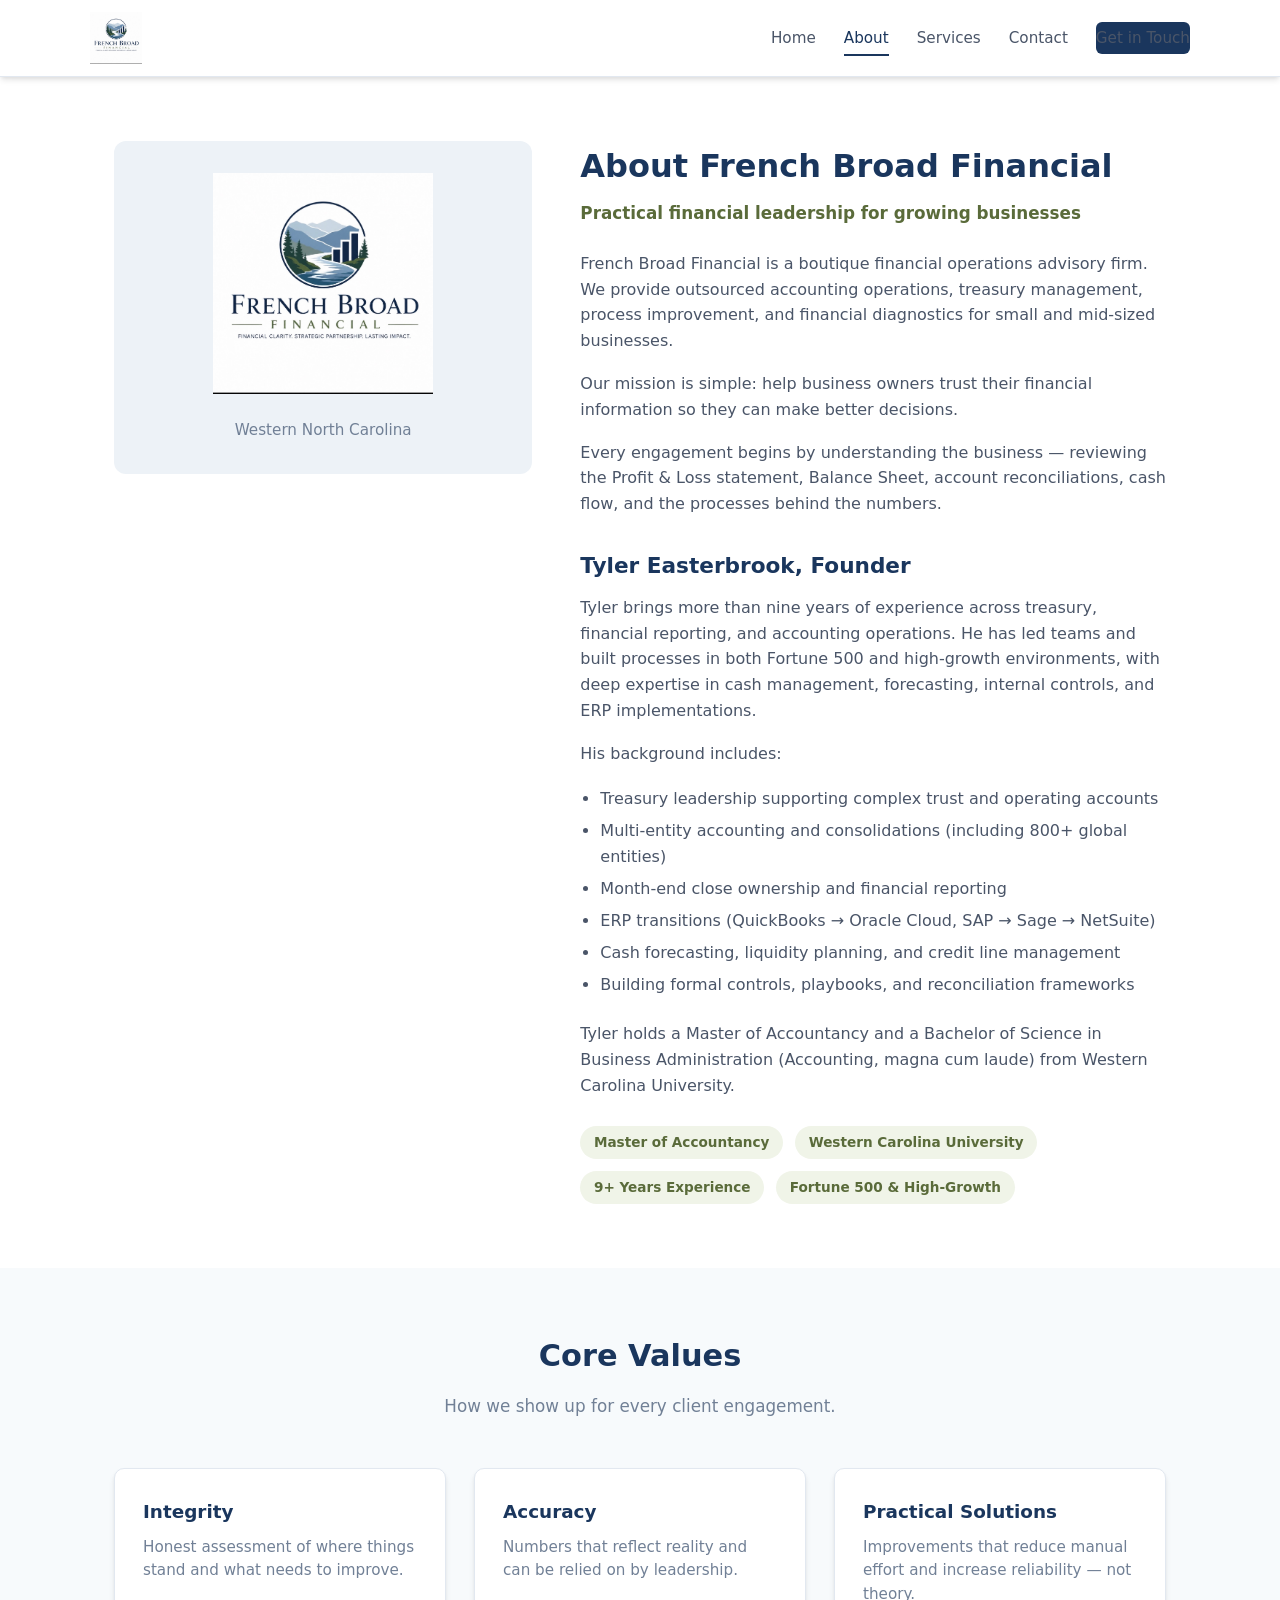
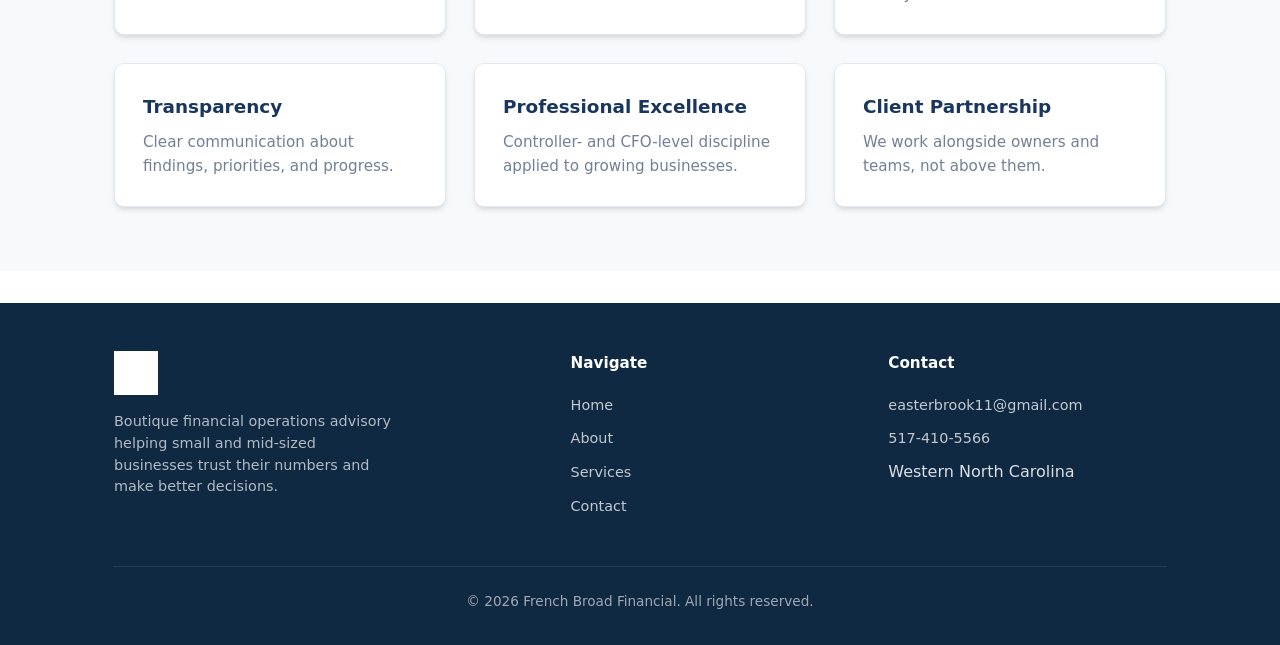
==== about.html @ c7c59e17 "Add files via upload" ====
<!DOCTYPE html>
<html lang="en">
<head>
  <meta charset="UTF-8">
  <meta name="viewport" content="width=device-width, initial-scale=1.0">
  <title>About | French Broad Financial</title>
  <meta name="description" content="Learn about Tyler Easterbrook and French Broad Financial — practical financial operations advisory rooted in Fortune 500 and high-growth experience.">
  <link rel="stylesheet" href="css/styles.css">
  <link rel="icon" href="logo.jpg" type="image/jpeg">
</head>
<body>
  <header class="header">
    <div class="container header-inner">
      <a href="index.html" class="logo-link">
        <img src="logo.jpg" alt="French Broad Financial" class="logo-img">
      </a>
      <button class="menu-toggle" aria-label="Toggle menu" onclick="document.querySelector('.nav').classList.toggle('open')">
        <span></span><span></span><span></span>
      </button>
      <nav class="nav">
        <a href="index.html">Home</a>
        <a href="about.html" class="active">About</a>
        <a href="services.html">Services</a>
        <a href="contact.html">Contact</a>
        <a href="contact.html" class="btn btn-primary">Get in Touch</a>
      </nav>
    </div>
  </header>

  <section class="section">
    <div class="container">
      <div class="about-grid">
        <div class="about-image">
          <img src="logo.jpg" alt="French Broad Financial logo" class="logo-large">
          <p style="color: var(--gray-600); font-size: 0.95rem;">Western North Carolina</p>
        </div>
        <div class="about-content">
          <h1>About French Broad Financial</h1>
          <p class="subtitle">Practical financial leadership for growing businesses</p>
          
          <p>French Broad Financial is a boutique financial operations advisory firm. We provide outsourced accounting operations, treasury management, process improvement, and financial diagnostics for small and mid-sized businesses.</p>
          
          <p>Our mission is simple: help business owners trust their financial information so they can make better decisions.</p>

          <p>Every engagement begins by understanding the business — reviewing the Profit &amp; Loss statement, Balance Sheet, account reconciliations, cash flow, and the processes behind the numbers.</p>

          <h2 style="font-size: 1.35rem; color: var(--navy); margin: 2rem 0 0.75rem;">Tyler Easterbrook, Founder</h2>
          
          <p>Tyler brings more than nine years of experience across treasury, financial reporting, and accounting operations. He has led teams and built processes in both Fortune 500 and high-growth environments, with deep expertise in cash management, forecasting, internal controls, and ERP implementations.</p>

          <p>His background includes:</p>
          <ul>
            <li>Treasury leadership supporting complex trust and operating accounts</li>
            <li>Multi-entity accounting and consolidations (including 800+ global entities)</li>
            <li>Month-end close ownership and financial reporting</li>
            <li>ERP transitions (QuickBooks → Oracle Cloud, SAP → Sage → NetSuite)</li>
            <li>Cash forecasting, liquidity planning, and credit line management</li>
            <li>Building formal controls, playbooks, and reconciliation frameworks</li>
          </ul>

          <p>Tyler holds a Master of Accountancy and a Bachelor of Science in Business Administration (Accounting, magna cum laude) from Western Carolina University.</p>

          <div class="credentials">
            <span class="credential">Master of Accountancy</span>
            <span class="credential">Western Carolina University</span>
            <span class="credential">9+ Years Experience</span>
            <span class="credential">Fortune 500 &amp; High-Growth</span>
          </div>
        </div>
      </div>
    </div>
  </section>

  <section class="section section-alt">
    <div class="container">
      <div class="section-header">
        <h2>Core Values</h2>
        <p>How we show up for every client engagement.</p>
      </div>
      <div class="cards">
        <div class="card">
          <h3>Integrity</h3>
          <p>Honest assessment of where things stand and what needs to improve.</p>
        </div>
        <div class="card">
          <h3>Accuracy</h3>
          <p>Numbers that reflect reality and can be relied on by leadership.</p>
        </div>
        <div class="card">
          <h3>Practical Solutions</h3>
          <p>Improvements that reduce manual effort and increase reliability — not theory.</p>
        </div>
        <div class="card">
          <h3>Transparency</h3>
          <p>Clear communication about findings, priorities, and progress.</p>
        </div>
        <div class="card">
          <h3>Professional Excellence</h3>
          <p>Controller- and CFO-level discipline applied to growing businesses.</p>
        </div>
        <div class="card">
          <h3>Client Partnership</h3>
          <p>We work alongside owners and teams, not above them.</p>
        </div>
      </div>
    </div>
  </section>

  <footer class="footer">
    <div class="container">
      <div class="footer-inner">
        <div class="footer-brand">
          <img src="logo.jpg" alt="French Broad Financial" class="logo-img">
          <p>Boutique financial operations advisory helping small and mid-sized businesses trust their numbers and make better decisions.</p>
        </div>
        <div>
          <h4>Navigate</h4>
          <ul>
            <li><a href="index.html">Home</a></li>
            <li><a href="about.html">About</a></li>
            <li><a href="services.html">Services</a></li>
            <li><a href="contact.html">Contact</a></li>
          </ul>
        </div>
        <div>
          <h4>Contact</h4>
          <ul>
            <li><a href="mailto:easterbrook11@gmail.com">easterbrook11@gmail.com</a></li>
            <li><a href="tel:5174105566">517-410-5566</a></li>
            <li>Western North Carolina</li>
          </ul>
        </div>
      </div>
      <div class="footer-bottom">
        &copy; 2026 French Broad Financial. All rights reserved.
      </div>
    </div>
  </footer>

  <script src="js/main.js"></script>
</body>
</html>
---- css/styles.css ----
/* French Broad Financial - Main Stylesheet */

:root {
  --navy: #1a365d;
  --navy-dark: #0f2942;
  --navy-light: #2c5282;
  --blue: #3182ce;
  --blue-light: #ebf8ff;
  --green: #5a6b3a;
  --green-light: #f0f4e8;
  --gray-50: #f7fafc;
  --gray-100: #edf2f7;
  --gray-200: #e2e8f0;
  --gray-600: #718096;
  --gray-700: #4a5568;
  --gray-800: #2d3748;
  --white: #ffffff;
  --shadow: 0 4px 6px -1px rgba(0, 0, 0, 0.1), 0 2px 4px -1px rgba(0, 0, 0, 0.06);
  --shadow-lg: 0 10px 15px -3px rgba(0, 0, 0, 0.1), 0 4px 6px -2px rgba(0, 0, 0, 0.05);
}

* {
  margin: 0;
  padding: 0;
  box-sizing: border-box;
}

html {
  scroll-behavior: smooth;
}

body {
  font-family: 'Segoe UI', system-ui, -apple-system, BlinkMacSystemFont, Roboto, 'Helvetica Neue', Arial, sans-serif;
  line-height: 1.6;
  color: var(--gray-800);
  background: var(--white);
}

img {
  max-width: 100%;
  height: auto;
  display: block;
}

a {
  color: var(--navy);
  text-decoration: none;
  transition: color 0.2s ease;
}

a:hover {
  color: var(--blue);
}

.container {
  width: 100%;
  max-width: 1100px;
  margin: 0 auto;
  padding: 0 1.5rem;
}

/* ========== HEADER ========== */
.header {
  background: var(--white);
  border-bottom: 1px solid var(--gray-200);
  position: sticky;
  top: 0;
  z-index: 100;
  box-shadow: var(--shadow);
}

.header-inner {
  display: flex;
  align-items: center;
  justify-content: space-between;
  padding: 0.75rem 0;
  gap: 1rem;
}

.logo-link {
  display: flex;
  align-items: center;
  gap: 0.75rem;
}

.logo-img {
  height: 52px;
  width: auto;
}

.logo-text {
  display: none;
}

.nav {
  display: flex;
  align-items: center;
  gap: 1.75rem;
}

.nav a {
  font-size: 0.95rem;
  font-weight: 500;
  color: var(--gray-700);
  padding: 0.25rem 0;
  position: relative;
}

.nav a:hover,
.nav a.active {
  color: var(--navy);
}

.nav a.active::after {
  content: '';
  position: absolute;
  bottom: -2px;
  left: 0;
  right: 0;
  height: 2px;
  background: var(--navy);
}

.btn {
  display: inline-block;
  padding: 0.7rem 1.5rem;
  font-size: 0.95rem;
  font-weight: 600;
  border-radius: 6px;
  border: none;
  cursor: pointer;
  transition: all 0.2s ease;
  text-align: center;
}

.btn-primary {
  background: var(--navy);
  color: var(--white);
}

.btn-primary:hover {
  background: var(--navy-dark);
  color: var(--white);
}

.btn-outline {
  background: transparent;
  color: var(--navy);
  border: 2px solid var(--navy);
}

.btn-outline:hover {
  background: var(--navy);
  color: var(--white);
}

.btn-lg {
  padding: 0.9rem 2rem;
  font-size: 1.05rem;
}

/* Mobile menu */
.menu-toggle {
  display: none;
  background: none;
  border: none;
  cursor: pointer;
  padding: 0.5rem;
}

.menu-toggle span {
  display: block;
  width: 24px;
  height: 2px;
  background: var(--navy);
  margin: 5px 0;
  transition: 0.3s;
}

/* ========== HERO ========== */
.hero {
  background: linear-gradient(135deg, var(--navy-dark) 0%, var(--navy) 50%, var(--navy-light) 100%);
  color: var(--white);
  padding: 4.5rem 0 5rem;
  text-align: center;
}

.hero h1 {
  font-size: 2.4rem;
  font-weight: 700;
  line-height: 1.25;
  margin-bottom: 1rem;
  letter-spacing: -0.02em;
}

.hero .tagline {
  font-size: 1.15rem;
  opacity: 0.9;
  margin-bottom: 2rem;
  max-width: 600px;
  margin-left: auto;
  margin-right: auto;
}

.hero-cta {
  display: flex;
  gap: 1rem;
  justify-content: center;
  flex-wrap: wrap;
}

.hero .btn-primary {
  background: var(--white);
  color: var(--navy);
}

.hero .btn-primary:hover {
  background: var(--gray-100);
}

.hero .btn-outline {
  border-color: rgba(255,255,255,0.7);
  color: var(--white);
}

.hero .btn-outline:hover {
  background: rgba(255,255,255,0.15);
  border-color: var(--white);
}

/* ========== SECTIONS ========== */
.section {
  padding: 4rem 0;
}

.section-alt {
  background: var(--gray-50);
}

.section-header {
  text-align: center;
  margin-bottom: 3rem;
}

.section-header h2 {
  font-size: 1.9rem;
  color: var(--navy);
  margin-bottom: 0.75rem;
  font-weight: 700;
}

.section-header p {
  color: var(--gray-600);
  max-width: 600px;
  margin: 0 auto;
  font-size: 1.05rem;
}

/* ========== VALUE PROPS / CARDS ========== */
.cards {
  display: grid;
  grid-template-columns: repeat(auto-fit, minmax(280px, 1fr));
  gap: 1.75rem;
}

.card {
  background: var(--white);
  border: 1px solid var(--gray-200);
  border-radius: 10px;
  padding: 1.75rem;
  box-shadow: var(--shadow);
  transition: transform 0.2s ease, box-shadow 0.2s ease;
}

.card:hover {
  transform: translateY(-3px);
  box-shadow: var(--shadow-lg);
}

.card-icon {
  width: 48px;
  height: 48px;
  background: var(--blue-light);
  border-radius: 10px;
  display: flex;
  align-items: center;
  justify-content: center;
  margin-bottom: 1.25rem;
  font-size: 1.4rem;
}

.card h3 {
  font-size: 1.15rem;
  color: var(--navy);
  margin-bottom: 0.6rem;
  font-weight: 650;
}

.card p {
  color: var(--gray-600);
  font-size: 0.95rem;
  line-height: 1.55;
}

/* ========== ABOUT PAGE ========== */
.about-grid {
  display: grid;
  grid-template-columns: 1fr 1.4fr;
  gap: 3rem;
  align-items: start;
}

.about-image {
  background: var(--gray-100);
  border-radius: 12px;
  padding: 2rem;
  text-align: center;
}

.about-image .logo-large {
  max-width: 220px;
  margin: 0 auto 1.5rem;
}

.about-content h1 {
  font-size: 2rem;
  color: var(--navy);
  margin-bottom: 0.5rem;
}

.about-content .subtitle {
  color: var(--green);
  font-weight: 600;
  margin-bottom: 1.5rem;
  font-size: 1.05rem;
}

.about-content p {
  margin-bottom: 1.1rem;
  color: var(--gray-700);
}

.about-content ul {
  margin: 1.25rem 0 1.5rem 1.25rem;
  color: var(--gray-700);
}

.about-content li {
  margin-bottom: 0.4rem;
}

.credentials {
  display: flex;
  flex-wrap: wrap;
  gap: 0.75rem;
  margin-top: 1.75rem;
}

.credential {
  background: var(--green-light);
  color: var(--green);
  font-size: 0.85rem;
  font-weight: 600;
  padding: 0.35rem 0.85rem;
  border-radius: 20px;
}

/* ========== SERVICES ========== */
.service-list {
  display: grid;
  gap: 1.5rem;
}

.service-item {
  background: var(--white);
  border: 1px solid var(--gray-200);
  border-radius: 10px;
  padding: 1.75rem 2rem;
  display: grid;
  grid-template-columns: auto 1fr;
  gap: 1.25rem;
  align-items: start;
  box-shadow: var(--shadow);
}

.service-number {
  width: 40px;
  height: 40px;
  background: var(--navy);
  color: var(--white);
  border-radius: 8px;
  display: flex;
  align-items: center;
  justify-content: center;
  font-weight: 700;
  font-size: 1.1rem;
  flex-shrink: 0;
}

.service-item h3 {
  color: var(--navy);
  font-size: 1.2rem;
  margin-bottom: 0.4rem;
}

.service-item p {
  color: var(--gray-600);
  font-size: 0.95rem;
}

/* ========== CONTACT ========== */
.contact-grid {
  display: grid;
  grid-template-columns: 1fr 1fr;
  gap: 3rem;
  align-items: start;
}

.contact-info h2 {
  color: var(--navy);
  margin-bottom: 1rem;
  font-size: 1.6rem;
}

.contact-info p {
  color: var(--gray-600);
  margin-bottom: 1.75rem;
}

.contact-detail {
  display: flex;
  align-items: flex-start;
  gap: 1rem;
  margin-bottom: 1.25rem;
}

.contact-detail strong {
  display: block;
  color: var(--navy);
  font-size: 0.9rem;
  margin-bottom: 0.15rem;
}

.contact-detail a {
  color: var(--gray-700);
  font-size: 1.05rem;
}

.contact-detail a:hover {
  color: var(--blue);
}

.contact-card {
  background: var(--gray-50);
  border: 1px solid var(--gray-200);
  border-radius: 12px;
  padding: 2rem;
}

.contact-card h3 {
  color: var(--navy);
  margin-bottom: 1rem;
  font-size: 1.2rem;
}

.contact-card p {
  color: var(--gray-600);
  margin-bottom: 1.5rem;
  font-size: 0.95rem;
}

/* ========== FOOTER ========== */
.footer {
  background: var(--navy-dark);
  color: rgba(255,255,255,0.85);
  padding: 3rem 0 2rem;
  margin-top: 2rem;
}

.footer-inner {
  display: grid;
  grid-template-columns: 1.5fr 1fr 1fr;
  gap: 2.5rem;
  margin-bottom: 2.5rem;
}

.footer-brand .logo-img {
  height: 44px;
  margin-bottom: 1rem;
  filter: brightness(0) invert(1);
}

.footer-brand p {
  font-size: 0.9rem;
  line-height: 1.5;
  opacity: 0.8;
  max-width: 280px;
}

.footer h4 {
  color: var(--white);
  font-size: 0.95rem;
  margin-bottom: 1rem;
  font-weight: 600;
}

.footer ul {
  list-style: none;
}

.footer li {
  margin-bottom: 0.5rem;
}

.footer a {
  color: rgba(255,255,255,0.75);
  font-size: 0.9rem;
}

.footer a:hover {
  color: var(--white);
}

.footer-bottom {
  border-top: 1px solid rgba(255,255,255,0.15);
  padding-top: 1.5rem;
  text-align: center;
  font-size: 0.85rem;
  opacity: 0.7;
}

/* ========== UTILITY ========== */
.text-center { text-align: center; }
.mt-2 { margin-top: 2rem; }
.mb-1 { margin-bottom: 1rem; }

/* ========== RESPONSIVE ========== */
@media (max-width: 768px) {
  .menu-toggle {
    display: block;
  }

  .nav {
    display: none;
    position: absolute;
    top: 100%;
    left: 0;
    right: 0;
    background: var(--white);
    flex-direction: column;
    padding: 1rem 1.5rem 1.5rem;
    border-bottom: 1px solid var(--gray-200);
    box-shadow: var(--shadow);
    gap: 0.75rem;
  }

  .nav.open {
    display: flex;
  }

  .hero h1 {
    font-size: 1.85rem;
  }

  .hero {
    padding: 3.5rem 0 4rem;
  }

  .about-grid,
  .contact-grid,
  .footer-inner {
    grid-template-columns: 1fr;
    gap: 2rem;
  }

  .service-item {
    grid-template-columns: 1fr;
  }

  .section {
    padding: 3rem 0;
  }

  .logo-img {
    height: 44px;
  }
}

@media (max-width: 480px) {
  .hero h1 {
    font-size: 1.6rem;
  }

  .hero-cta {
    flex-direction: column;
    align-items: center;
  }

  .btn-lg {
    width: 100%;
    max-width: 280px;
  }
}
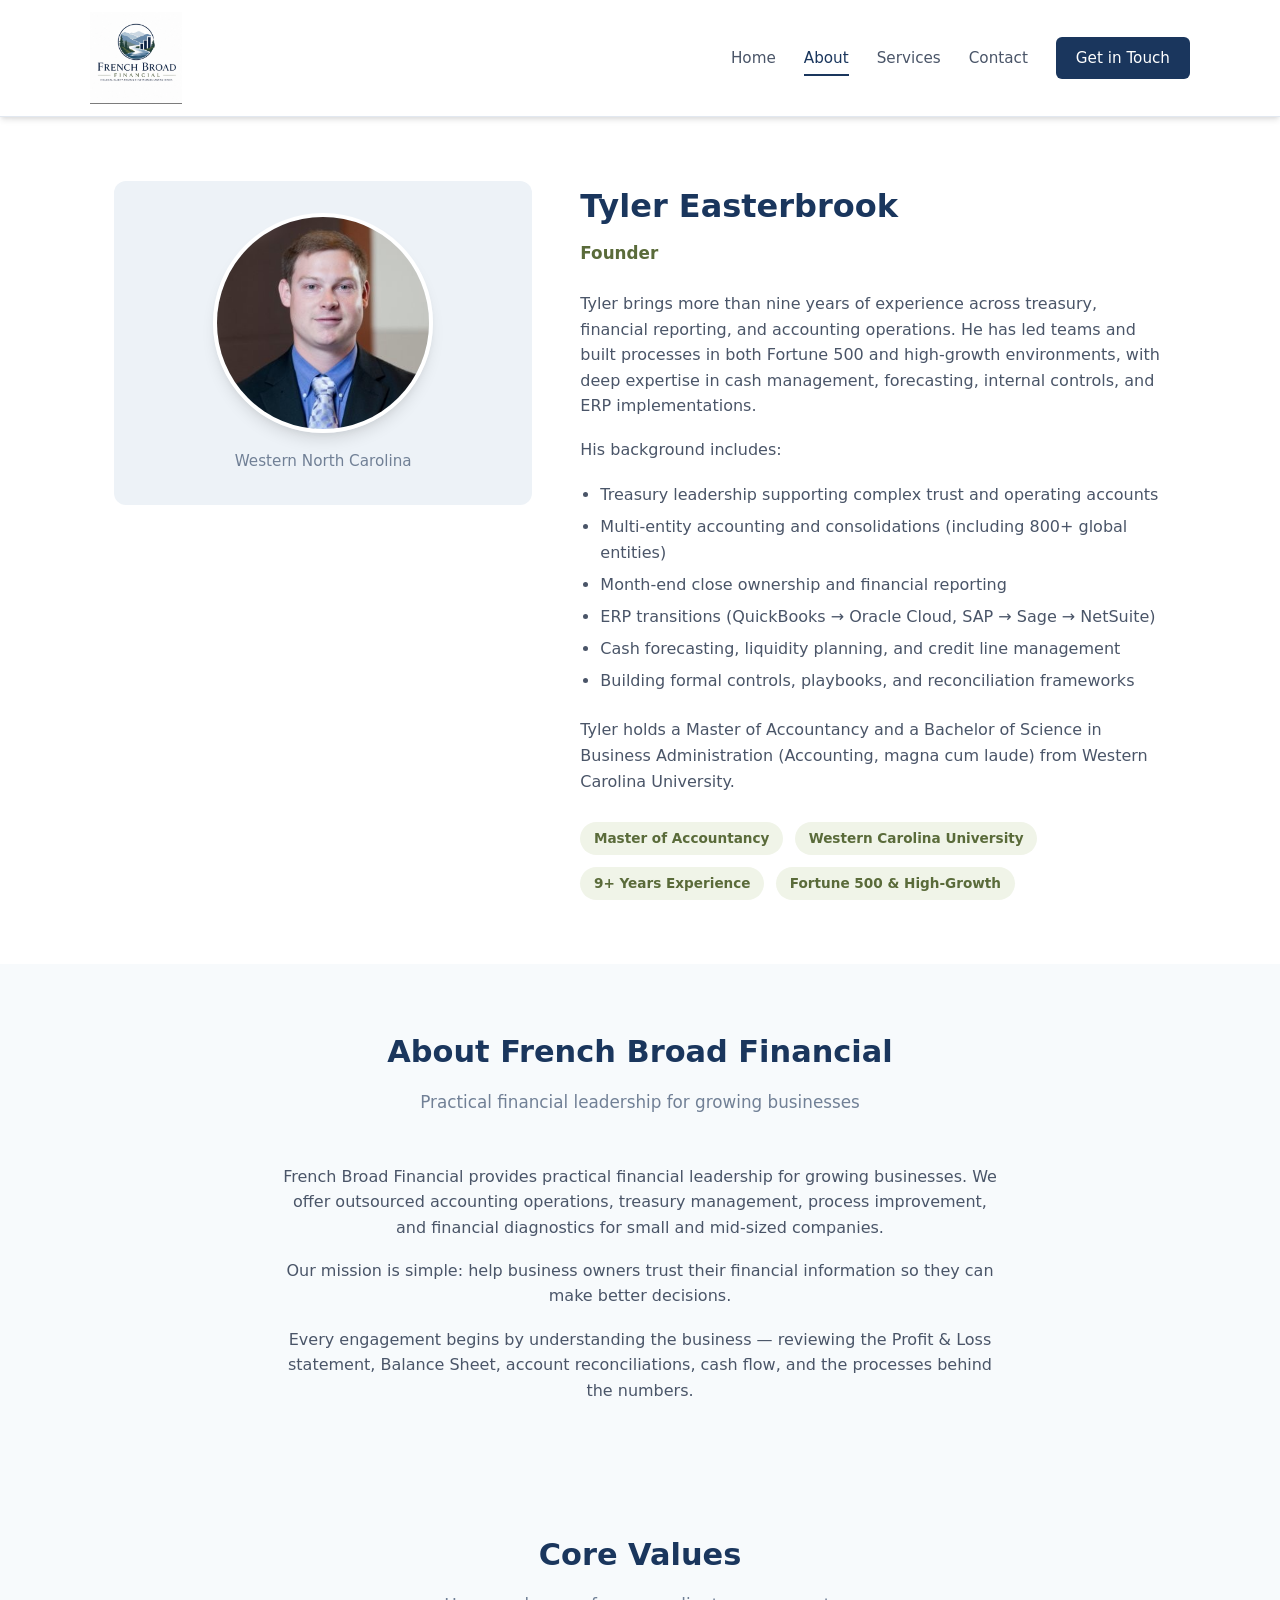
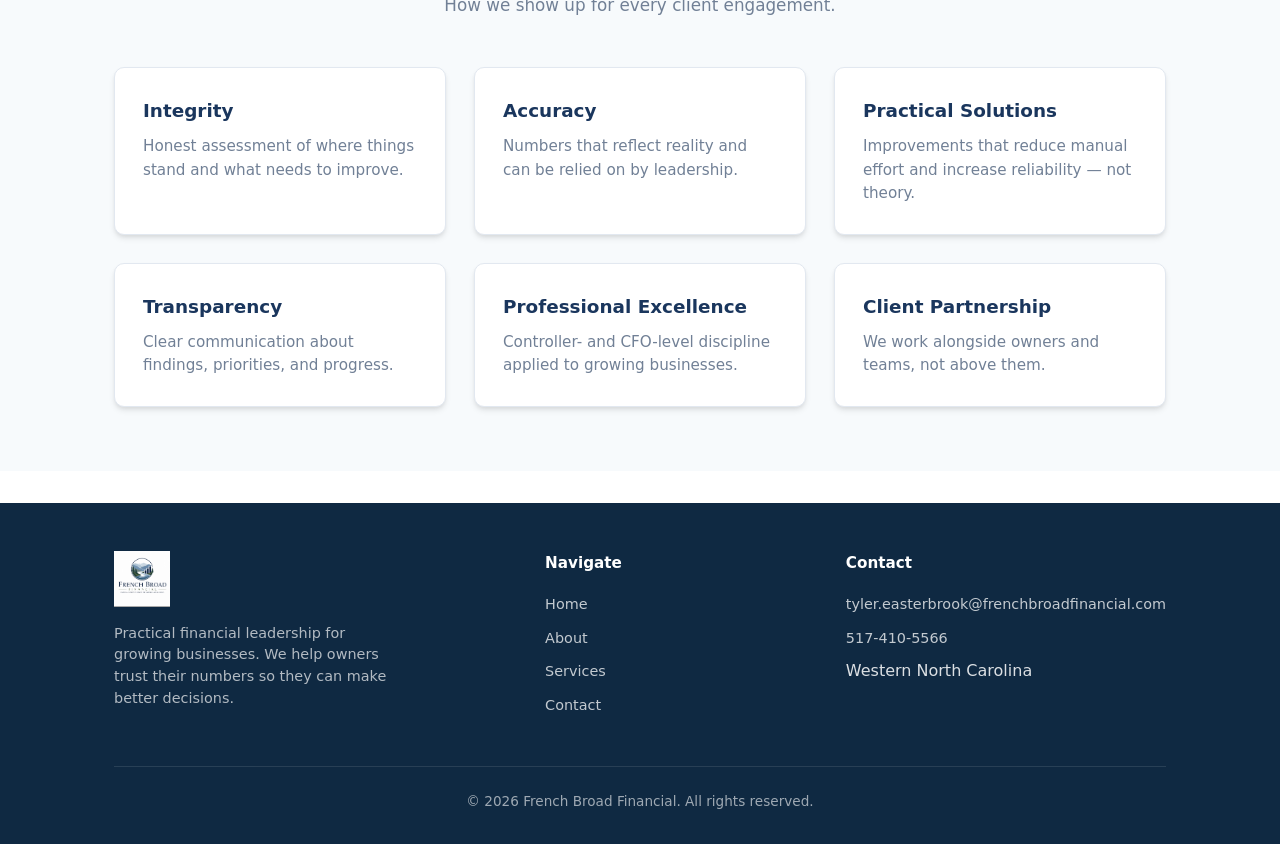
==== commit b812dbce: "Add files via upload" ====
--- a/about.html
+++ b/about.html
@@ -4,7 +4,7 @@
   <meta charset="UTF-8">
   <meta name="viewport" content="width=device-width, initial-scale=1.0">
   <title>About | French Broad Financial</title>
-  <meta name="description" content="Learn about Tyler Easterbrook and French Broad Financial — practical financial operations advisory rooted in Fortune 500 and high-growth experience.">
+  <meta name="description" content="Learn about Tyler Easterbrook and French Broad Financial — practical financial leadership for growing businesses.">
   <link rel="stylesheet" href="css/styles.css">
   <link rel="icon" href="logo.jpg" type="image/jpeg">
 </head>
@@ -31,20 +31,12 @@
     <div class="container">
       <div class="about-grid">
         <div class="about-image">
-          <img src="logo.jpg" alt="French Broad Financial logo" class="logo-large">
-          <p style="color: var(--gray-600); font-size: 0.95rem;">Western North Carolina</p>
+          <img src="tyler.jpg" alt="Tyler Easterbrook" class="headshot">
+          <p style="color: var(--gray-600); font-size: 0.95rem; margin-top: 1rem;">Western North Carolina</p>
         </div>
         <div class="about-content">
-          <h1>About French Broad Financial</h1>
-          <p class="subtitle">Practical financial leadership for growing businesses</p>
-          
-          <p>French Broad Financial is a boutique financial operations advisory firm. We provide outsourced accounting operations, treasury management, process improvement, and financial diagnostics for small and mid-sized businesses.</p>
-          
-          <p>Our mission is simple: help business owners trust their financial information so they can make better decisions.</p>
-
-          <p>Every engagement begins by understanding the business — reviewing the Profit &amp; Loss statement, Balance Sheet, account reconciliations, cash flow, and the processes behind the numbers.</p>
-
-          <h2 style="font-size: 1.35rem; color: var(--navy); margin: 2rem 0 0.75rem;">Tyler Easterbrook, Founder</h2>
+          <h1>Tyler Easterbrook</h1>
+          <p class="subtitle">Founder</p>
           
           <p>Tyler brings more than nine years of experience across treasury, financial reporting, and accounting operations. He has led teams and built processes in both Fortune 500 and high-growth environments, with deep expertise in cash management, forecasting, internal controls, and ERP implementations.</p>
 
@@ -67,6 +59,22 @@
             <span class="credential">Fortune 500 &amp; High-Growth</span>
           </div>
         </div>
+      </div>
+    </div>
+  </section>
+
+  <section class="section section-alt">
+    <div class="container">
+      <div class="section-header">
+        <h2>About French Broad Financial</h2>
+        <p>Practical financial leadership for growing businesses</p>
+      </div>
+      <div style="max-width: 720px; margin: 0 auto; text-align: center;">
+        <p style="margin-bottom: 1.1rem; color: var(--gray-700);">French Broad Financial provides practical financial leadership for growing businesses. We offer outsourced accounting operations, treasury management, process improvement, and financial diagnostics for small and mid-sized companies.</p>
+        
+        <p style="margin-bottom: 1.1rem; color: var(--gray-700);">Our mission is simple: help business owners trust their financial information so they can make better decisions.</p>
+
+        <p style="color: var(--gray-700);">Every engagement begins by understanding the business — reviewing the Profit &amp; Loss statement, Balance Sheet, account reconciliations, cash flow, and the processes behind the numbers.</p>
       </div>
     </div>
   </section>
@@ -111,7 +119,7 @@
       <div class="footer-inner">
         <div class="footer-brand">
           <img src="logo.jpg" alt="French Broad Financial" class="logo-img">
-          <p>Boutique financial operations advisory helping small and mid-sized businesses trust their numbers and make better decisions.</p>
+          <p>Practical financial leadership for growing businesses. We help owners trust their numbers so they can make better decisions.</p>
         </div>
         <div>
           <h4>Navigate</h4>
@@ -125,7 +133,7 @@
         <div>
           <h4>Contact</h4>
           <ul>
-            <li><a href="mailto:easterbrook11@gmail.com">easterbrook11@gmail.com</a></li>
+            <li><a href="mailto:tyler.easterbrook@frenchbroadfinancial.com">tyler.easterbrook@frenchbroadfinancial.com</a></li>
             <li><a href="tel:5174105566">517-410-5566</a></li>
             <li>Western North Carolina</li>
           </ul>
--- a/css/styles.css
+++ b/css/styles.css
@@ -84,7 +84,7 @@
 }
 
 .logo-img {
-  height: 52px;
+  height: 92px;
   width: auto;
 }
 
@@ -119,6 +119,16 @@
   right: 0;
   height: 2px;
   background: var(--navy);
+}
+
+.nav .btn-primary {
+  color: var(--white) !important;
+  padding: 0.55rem 1.25rem;
+}
+
+.nav .btn-primary:hover {
+  color: var(--white) !important;
+  background: var(--navy-dark);
 }
 
 .btn {
@@ -185,6 +195,13 @@
   text-align: center;
 }
 
+.hero-logo {
+  height: 140px;
+  width: auto;
+  margin: 0 auto 1.75rem;
+  filter: drop-shadow(0 4px 12px rgba(0,0,0,0.25));
+}
+
 .hero h1 {
   font-size: 2.4rem;
   font-weight: 700;
@@ -317,9 +334,15 @@
   text-align: center;
 }
 
-.about-image .logo-large {
-  max-width: 220px;
-  margin: 0 auto 1.5rem;
+.about-image .headshot {
+  width: 220px;
+  height: 220px;
+  object-fit: cover;
+  object-position: center top;
+  border-radius: 50%;
+  margin: 0 auto 0.5rem;
+  border: 4px solid var(--white);
+  box-shadow: var(--shadow-lg);
 }
 
 .about-content h1 {
@@ -469,6 +492,43 @@
   font-size: 0.95rem;
 }
 
+.contact-form .form-group {
+  margin-bottom: 1.15rem;
+}
+
+.contact-form label {
+  display: block;
+  font-size: 0.9rem;
+  font-weight: 600;
+  color: var(--navy);
+  margin-bottom: 0.35rem;
+}
+
+.contact-form input,
+.contact-form textarea {
+  width: 100%;
+  padding: 0.7rem 0.85rem;
+  border: 1px solid var(--gray-200);
+  border-radius: 8px;
+  font-size: 1rem;
+  font-family: inherit;
+  color: var(--gray-800);
+  background: var(--white);
+  transition: border-color 0.2s ease;
+}
+
+.contact-form input:focus,
+.contact-form textarea:focus {
+  outline: none;
+  border-color: var(--blue);
+  box-shadow: 0 0 0 3px rgba(49, 130, 206, 0.15);
+}
+
+.contact-form textarea {
+  resize: vertical;
+  min-height: 120px;
+}
+
 /* ========== FOOTER ========== */
 .footer {
   background: var(--navy-dark);
@@ -485,9 +545,8 @@
 }
 
 .footer-brand .logo-img {
-  height: 44px;
+  height: 56px;
   margin-bottom: 1rem;
-  filter: brightness(0) invert(1);
 }
 
 .footer-brand p {
@@ -566,6 +625,11 @@
     padding: 3.5rem 0 4rem;
   }
 
+  .hero-logo {
+    height: 110px;
+    margin-bottom: 1.25rem;
+  }
+
   .about-grid,
   .contact-grid,
   .footer-inner {
@@ -582,7 +646,7 @@
   }
 
   .logo-img {
-    height: 44px;
+    height: 58px;
   }
 }
 
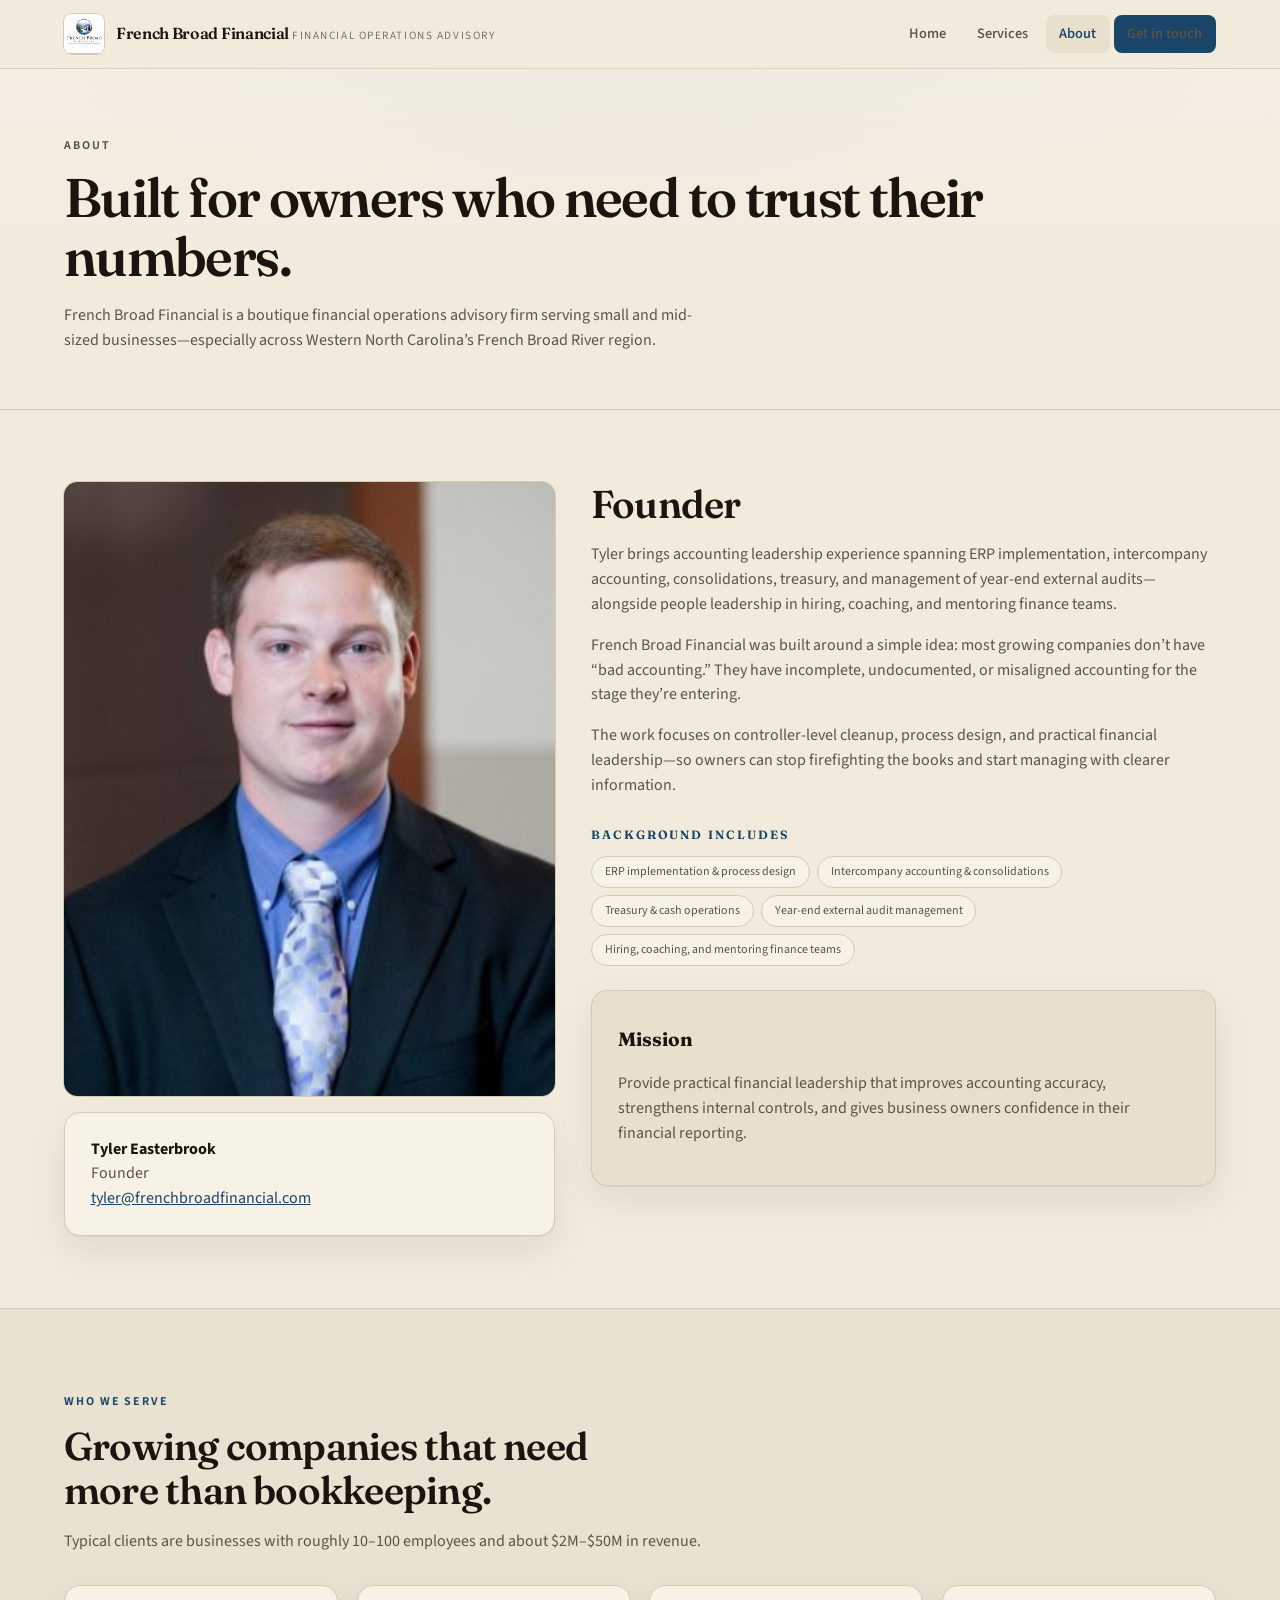
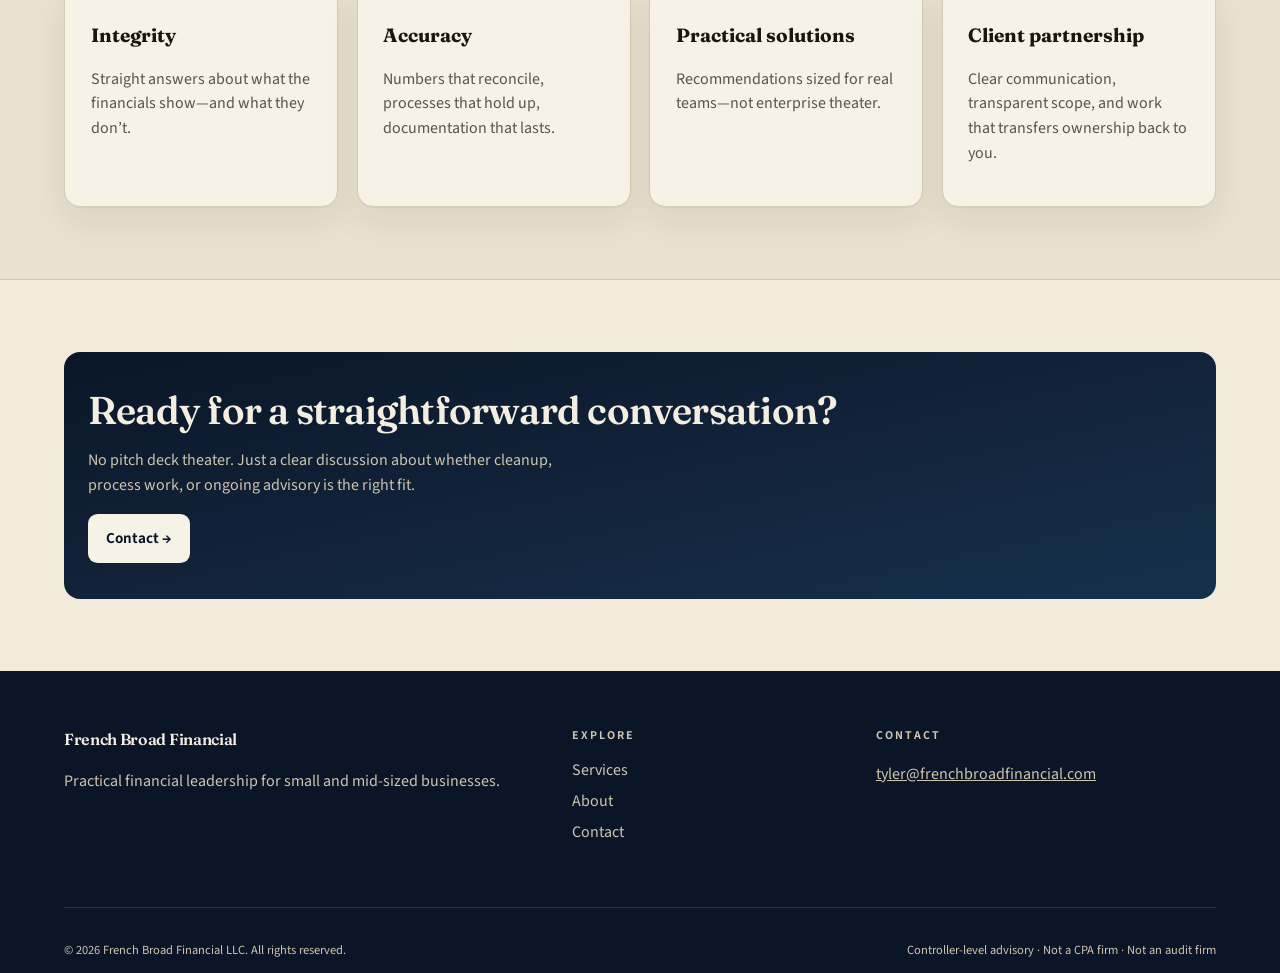
==== commit 677de41e: "Update aesthetics and verbiage" ====
--- a/about.html
+++ b/about.html
@@ -1,150 +1,128 @@
 <!DOCTYPE html>
 <html lang="en">
 <head>
-  <meta charset="UTF-8">
-  <meta name="viewport" content="width=device-width, initial-scale=1.0">
+  <meta charset="utf-8" />
+  <meta name="viewport" content="width=device-width, initial-scale=1" />
   <title>About | French Broad Financial</title>
-  <meta name="description" content="Learn about Tyler Easterbrook and French Broad Financial — practical financial leadership for growing businesses.">
-  <link rel="stylesheet" href="css/styles.css">
-  <link rel="icon" href="logo.jpg" type="image/jpeg">
+  <meta name="description" content="Meet Tyler Easterbrook and the mission behind French Broad Financial." />
+  <link rel="preconnect" href="https://fonts.googleapis.com" />
+  <link rel="preconnect" href="https://fonts.gstatic.com" crossorigin />
+  <link href="https://fonts.googleapis.com/css2?family=Fraunces:opsz,wght@9..144,500;9..144,600&family=Source+Sans+3:wght@400;500;600;700&display=swap" rel="stylesheet" />
+  <link rel="stylesheet" href="css/styles.css" />
 </head>
 <body>
-  <header class="header">
-    <div class="container header-inner">
-      <a href="index.html" class="logo-link">
-        <img src="logo.jpg" alt="French Broad Financial" class="logo-img">
+  <header class="site-header">
+    <div class="wrap header-inner">
+      <a class="brand" href="index.html">
+        <img src="logo.jpg" alt="French Broad Financial" />
+        <span>
+          <span class="brand-name">French Broad Financial</span>
+          <span class="brand-sub">Financial Operations Advisory</span>
+        </span>
       </a>
-      <button class="menu-toggle" aria-label="Toggle menu" onclick="document.querySelector('.nav').classList.toggle('open')">
-        <span></span><span></span><span></span>
-      </button>
-      <nav class="nav">
+      <nav class="nav" aria-label="Primary">
         <a href="index.html">Home</a>
-        <a href="about.html" class="active">About</a>
         <a href="services.html">Services</a>
-        <a href="contact.html">Contact</a>
-        <a href="contact.html" class="btn btn-primary">Get in Touch</a>
+        <a class="active" href="about.html">About</a>
+        <a class="btn btn-primary" href="contact.html">Get in touch</a>
       </nav>
+      <button class="menu-btn" type="button" data-menu aria-expanded="false" aria-label="Open menu">☰</button>
     </div>
+    <nav class="mobile-nav wrap" data-mobile>
+      <a href="index.html">Home</a>
+      <a href="services.html">Services</a>
+      <a href="about.html">About</a>
+      <a class="btn btn-primary" href="contact.html">Get in touch</a>
+    </nav>
   </header>
 
-  <section class="section">
-    <div class="container">
-      <div class="about-grid">
-        <div class="about-image">
-          <img src="tyler.jpg" alt="Tyler Easterbrook" class="headshot">
-          <p style="color: var(--gray-600); font-size: 0.95rem; margin-top: 1rem;">Western North Carolina</p>
+  <main>
+    <section class="page-hero">
+      <div class="wrap">
+        <p class="eyebrow">About</p>
+        <h1 class="display" style="margin-top:0.7rem">Built for owners who need to trust their numbers.</h1>
+        <p>French Broad Financial is a boutique financial operations advisory firm serving small and mid-sized businesses—especially across Western North Carolina’s French Broad River region.</p>
+      </div>
+    </section>
+
+    <section class="section">
+      <div class="wrap about-grid" style="display:grid;gap:2.25rem;align-items:start">
+        <div>
+          <div class="photo"><img src="tyler.jpg" alt="Tyler Easterbrook" /></div>
+          <div class="card paper" style="margin-top:1rem">
+            <strong>Tyler Easterbrook</strong>
+            <div class="muted">Founder</div>
+            <a href="mailto:tyler@frenchbroadfinancial.com" style="color:var(--primary)">tyler@frenchbroadfinancial.com</a>
+          </div>
         </div>
-        <div class="about-content">
-          <h1>Tyler Easterbrook</h1>
-          <p class="subtitle">Founder</p>
-          
-          <p>Tyler brings more than nine years of experience across treasury, financial reporting, and accounting operations. He has led teams and built processes in both Fortune 500 and high-growth environments, with deep expertise in cash management, forecasting, internal controls, and ERP implementations.</p>
-
-          <p>His background includes:</p>
-          <ul>
-            <li>Treasury leadership supporting complex trust and operating accounts</li>
-            <li>Multi-entity accounting and consolidations (including 800+ global entities)</li>
-            <li>Month-end close ownership and financial reporting</li>
-            <li>ERP transitions (QuickBooks → Oracle Cloud, SAP → Sage → NetSuite)</li>
-            <li>Cash forecasting, liquidity planning, and credit line management</li>
-            <li>Building formal controls, playbooks, and reconciliation frameworks</li>
+        <div>
+          <h2 class="display-md">Founder</h2>
+          <p class="muted">Tyler brings accounting leadership experience spanning ERP implementation, intercompany accounting, consolidations, treasury, and management of year-end external audits—alongside people leadership in hiring, coaching, and mentoring finance teams.</p>
+          <p class="muted">French Broad Financial was built around a simple idea: most growing companies don’t have “bad accounting.” They have incomplete, undocumented, or misaligned accounting for the stage they’re entering.</p>
+          <p class="muted">The work focuses on controller-level cleanup, process design, and practical financial leadership—so owners can stop firefighting the books and start managing with clearer information.</p>
+          <h3 class="eyebrow" style="margin-top:1.75rem">Background includes</h3>
+          <ul class="pills">
+            <li>ERP implementation & process design</li>
+            <li>Intercompany accounting & consolidations</li>
+            <li>Treasury & cash operations</li>
+            <li>Year-end external audit management</li>
+            <li>Hiring, coaching, and mentoring finance teams</li>
           </ul>
-
-          <p>Tyler holds a Master of Accountancy and a Bachelor of Science in Business Administration (Accounting, magna cum laude) from Western Carolina University.</p>
-
-          <div class="credentials">
-            <span class="credential">Master of Accountancy</span>
-            <span class="credential">Western Carolina University</span>
-            <span class="credential">9+ Years Experience</span>
-            <span class="credential">Fortune 500 &amp; High-Growth</span>
+          <div class="card paper" style="margin-top:1.5rem;background:var(--primary-soft)">
+            <h3>Mission</h3>
+            <p class="muted">Provide practical financial leadership that improves accounting accuracy, strengthens internal controls, and gives business owners confidence in their financial reporting.</p>
           </div>
         </div>
       </div>
-    </div>
-  </section>
+    </section>
 
-  <section class="section section-alt">
-    <div class="container">
-      <div class="section-header">
-        <h2>About French Broad Financial</h2>
-        <p>Practical financial leadership for growing businesses</p>
+    <section class="section" style="background:color-mix(in oklab, var(--bg-subtle) 60%, transparent);border-block:1px solid var(--border)">
+      <div class="wrap">
+        <p class="eyebrow">Who we serve</p>
+        <h2 class="display-md" style="max-width:34rem;margin-top:0.7rem">Growing companies that need more than bookkeeping.</h2>
+        <p class="muted" style="max-width:40rem">Typical clients are businesses with roughly 10–100 employees and about $2M–$50M in revenue.</p>
+        <div class="grid-2" style="margin-top:2rem;grid-template-columns:repeat(auto-fit,minmax(14rem,1fr))">
+          <article class="card paper"><h3>Integrity</h3><p class="muted">Straight answers about what the financials show—and what they don’t.</p></article>
+          <article class="card paper"><h3>Accuracy</h3><p class="muted">Numbers that reconcile, processes that hold up, documentation that lasts.</p></article>
+          <article class="card paper"><h3>Practical solutions</h3><p class="muted">Recommendations sized for real teams—not enterprise theater.</p></article>
+          <article class="card paper"><h3>Client partnership</h3><p class="muted">Clear communication, transparent scope, and work that transfers ownership back to you.</p></article>
+        </div>
       </div>
-      <div style="max-width: 720px; margin: 0 auto; text-align: center;">
-        <p style="margin-bottom: 1.1rem; color: var(--gray-700);">French Broad Financial provides practical financial leadership for growing businesses. We offer outsourced accounting operations, treasury management, process improvement, and financial diagnostics for small and mid-sized companies.</p>
-        
-        <p style="margin-bottom: 1.1rem; color: var(--gray-700);">Our mission is simple: help business owners trust their financial information so they can make better decisions.</p>
+    </section>
 
-        <p style="color: var(--gray-700);">Every engagement begins by understanding the business — reviewing the Profit &amp; Loss statement, Balance Sheet, account reconciliations, cash flow, and the processes behind the numbers.</p>
+    <section class="section">
+      <div class="wrap ink" style="border-radius:1rem;padding:2.25rem 1.5rem">
+        <h2 class="display-md">Ready for a straightforward conversation?</h2>
+        <p style="color:var(--on-ink-muted);max-width:32rem">No pitch deck theater. Just a clear discussion about whether cleanup, process work, or ongoing advisory is the right fit.</p>
+        <a class="btn btn-ivory" href="contact.html">Contact →</a>
+      </div>
+    </section>
+  </main>
+
+  <footer class="site-footer">
+    <div class="wrap footer-grid">
+      <div>
+        <strong class="brand-name">French Broad Financial</strong>
+        <p style="color:var(--on-ink-muted)">Practical financial leadership for small and mid-sized businesses.</p>
+      </div>
+      <div>
+        <div class="eyebrow" style="color:var(--on-ink-muted)">Explore</div>
+        <ul class="footer-links">
+          <li><a href="services.html">Services</a></li>
+          <li><a href="about.html">About</a></li>
+          <li><a href="contact.html">Contact</a></li>
+        </ul>
+      </div>
+      <div>
+        <div class="eyebrow" style="color:var(--on-ink-muted)">Contact</div>
+        <p><a href="mailto:tyler@frenchbroadfinancial.com" style="color:var(--on-ink-muted)">tyler@frenchbroadfinancial.com</a></p>
       </div>
     </div>
-  </section>
-
-  <section class="section section-alt">
-    <div class="container">
-      <div class="section-header">
-        <h2>Core Values</h2>
-        <p>How we show up for every client engagement.</p>
-      </div>
-      <div class="cards">
-        <div class="card">
-          <h3>Integrity</h3>
-          <p>Honest assessment of where things stand and what needs to improve.</p>
-        </div>
-        <div class="card">
-          <h3>Accuracy</h3>
-          <p>Numbers that reflect reality and can be relied on by leadership.</p>
-        </div>
-        <div class="card">
-          <h3>Practical Solutions</h3>
-          <p>Improvements that reduce manual effort and increase reliability — not theory.</p>
-        </div>
-        <div class="card">
-          <h3>Transparency</h3>
-          <p>Clear communication about findings, priorities, and progress.</p>
-        </div>
-        <div class="card">
-          <h3>Professional Excellence</h3>
-          <p>Controller- and CFO-level discipline applied to growing businesses.</p>
-        </div>
-        <div class="card">
-          <h3>Client Partnership</h3>
-          <p>We work alongside owners and teams, not above them.</p>
-        </div>
-      </div>
-    </div>
-  </section>
-
-  <footer class="footer">
-    <div class="container">
-      <div class="footer-inner">
-        <div class="footer-brand">
-          <img src="logo.jpg" alt="French Broad Financial" class="logo-img">
-          <p>Practical financial leadership for growing businesses. We help owners trust their numbers so they can make better decisions.</p>
-        </div>
-        <div>
-          <h4>Navigate</h4>
-          <ul>
-            <li><a href="index.html">Home</a></li>
-            <li><a href="about.html">About</a></li>
-            <li><a href="services.html">Services</a></li>
-            <li><a href="contact.html">Contact</a></li>
-          </ul>
-        </div>
-        <div>
-          <h4>Contact</h4>
-          <ul>
-            <li><a href="mailto:tyler.easterbrook@frenchbroadfinancial.com">tyler.easterbrook@frenchbroadfinancial.com</a></li>
-            <li><a href="tel:5174105566">517-410-5566</a></li>
-            <li>Western North Carolina</li>
-          </ul>
-        </div>
-      </div>
-      <div class="footer-bottom">
-        &copy; 2026 French Broad Financial. All rights reserved.
-      </div>
+    <div class="wrap fine">
+      <p>© 2026 French Broad Financial LLC. All rights reserved.</p>
+      <p>Controller-level advisory · Not a CPA firm · Not an audit firm</p>
     </div>
   </footer>
-
   <script src="js/main.js"></script>
 </body>
 </html>
--- a/css/styles.css
+++ b/css/styles.css
@@ -1,667 +1,260 @@
-/* French Broad Financial - Main Stylesheet */
-
 :root {
-  --navy: #1a365d;
-  --navy-dark: #0f2942;
-  --navy-light: #2c5282;
-  --blue: #3182ce;
-  --blue-light: #ebf8ff;
-  --green: #5a6b3a;
-  --green-light: #f0f4e8;
-  --gray-50: #f7fafc;
-  --gray-100: #edf2f7;
-  --gray-200: #e2e8f0;
-  --gray-600: #718096;
-  --gray-700: #4a5568;
-  --gray-800: #2d3748;
-  --white: #ffffff;
-  --shadow: 0 4px 6px -1px rgba(0, 0, 0, 0.1), 0 2px 4px -1px rgba(0, 0, 0, 0.06);
-  --shadow-lg: 0 10px 15px -3px rgba(0, 0, 0, 0.1), 0 4px 6px -2px rgba(0, 0, 0, 0.05);
-}
-
-* {
+  --bg: #f2ebdc;
+  --bg-elevated: #f7f2e6;
+  --bg-subtle: #e6dcc8;
+  --ink: #0a1628;
+  --ink-soft: #12233a;
+  --fg: #1a160f;
+  --fg-muted: #5c5346;
+  --fg-subtle: #7a7164;
+  --on-ink: #f4eee0;
+  --on-ink-muted: #cfc4ad;
+  --primary: #1a4568;
+  --primary-hover: #143852;
+  --primary-soft: #e8dfcc;
+  --accent: #2a5f82;
+  --border: #d4cbb4;
+  --border-strong: #b8ad94;
+  --success: #2d6a4f;
+  --danger: #9b2c2c;
+  --shadow: 0 1px 1px rgb(26 22 15 / 0.04), 0 14px 36px rgb(26 22 15 / 0.08);
+  --font-display: "Fraunces", Georgia, serif;
+  --font-sans: "Source Sans 3", "Segoe UI", system-ui, sans-serif;
+}
+
+* { box-sizing: border-box; }
+html { scroll-behavior: smooth; }
+body {
   margin: 0;
-  padding: 0;
-  box-sizing: border-box;
-}
-
-html {
-  scroll-behavior: smooth;
-}
-
-body {
-  font-family: 'Segoe UI', system-ui, -apple-system, BlinkMacSystemFont, Roboto, 'Helvetica Neue', Arial, sans-serif;
-  line-height: 1.6;
-  color: var(--gray-800);
-  background: var(--white);
-}
-
-img {
-  max-width: 100%;
-  height: auto;
-  display: block;
-}
-
-a {
-  color: var(--navy);
-  text-decoration: none;
-  transition: color 0.2s ease;
-}
-
-a:hover {
-  color: var(--blue);
-}
-
-.container {
-  width: 100%;
-  max-width: 1100px;
-  margin: 0 auto;
-  padding: 0 1.5rem;
-}
-
-/* ========== HEADER ========== */
-.header {
-  background: var(--white);
-  border-bottom: 1px solid var(--gray-200);
+  font-family: var(--font-sans);
+  color: var(--fg);
+  background: var(--bg);
+  background-image:
+    radial-gradient(ellipse 120% 80% at 50% -20%, rgb(26 69 104 / 0.07), transparent 55%),
+    linear-gradient(180deg, #f6f1e6 0%, var(--bg) 32%);
+  background-attachment: fixed;
+  line-height: 1.55;
+  -webkit-font-smoothing: antialiased;
+}
+img { max-width: 100%; display: block; }
+a { color: inherit; }
+button, .btn { cursor: pointer; font-family: inherit; }
+::selection { background: color-mix(in oklab, var(--primary) 22%, transparent); }
+
+.wrap { width: min(72rem, calc(100% - 2.5rem)); margin-inline: auto; }
+.section { padding: 4.5rem 0; }
+.eyebrow {
+  font-size: 0.75rem;
+  font-weight: 650;
+  letter-spacing: 0.16em;
+  text-transform: uppercase;
+  color: var(--primary);
+}
+.display {
+  font-family: var(--font-display);
+  font-weight: 600;
+  letter-spacing: -0.03em;
+  line-height: 1.1;
+  font-size: clamp(2.1rem, 1.5rem + 2.6vw, 3.4rem);
+  margin: 0;
+}
+.display-md {
+  font-family: var(--font-display);
+  font-weight: 600;
+  letter-spacing: -0.02em;
+  line-height: 1.15;
+  font-size: clamp(1.7rem, 1.3rem + 1.4vw, 2.5rem);
+  margin: 0;
+}
+.muted { color: var(--fg-muted); }
+.card {
+  background: var(--bg-elevated);
+  border: 1px solid var(--border);
+  border-radius: 1rem;
+  box-shadow: var(--shadow);
+}
+.ink {
+  background: linear-gradient(168deg, var(--ink) 0%, var(--ink-soft) 52%, #16304c 100%);
+  color: var(--on-ink);
+}
+
+/* Header */
+.site-header {
   position: sticky;
   top: 0;
-  z-index: 100;
-  box-shadow: var(--shadow);
-}
-
+  z-index: 40;
+  border-bottom: 1px solid color-mix(in oklab, var(--border) 80%, transparent);
+  background: color-mix(in oklab, var(--bg) 92%, transparent);
+  backdrop-filter: blur(12px);
+}
 .header-inner {
   display: flex;
   align-items: center;
   justify-content: space-between;
-  padding: 0.75rem 0;
   gap: 1rem;
-}
-
-.logo-link {
-  display: flex;
-  align-items: center;
-  gap: 0.75rem;
-}
-
-.logo-img {
-  height: 92px;
-  width: auto;
-}
-
-.logo-text {
+  height: 4.25rem;
+}
+.brand { display: flex; align-items: center; gap: 0.75rem; text-decoration: none; min-width: 0; }
+.brand img {
+  width: 2.5rem; height: 2.5rem; border-radius: 0.5rem;
+  object-fit: contain; background: var(--bg-elevated);
+  box-shadow: 0 0 0 1px var(--border);
+}
+.brand-name { font-family: var(--font-display); font-weight: 600; letter-spacing: -0.02em; }
+.brand-sub { font-size: 0.7rem; letter-spacing: 0.14em; text-transform: uppercase; color: var(--fg-subtle); }
+.nav { display: flex; align-items: center; gap: 0.25rem; }
+.nav a {
+  text-decoration: none;
+  padding: 0.5rem 0.85rem;
+  border-radius: 0.5rem;
+  font-size: 0.9rem;
+  font-weight: 550;
+  color: var(--fg-muted);
+}
+.nav a:hover { background: var(--bg-subtle); color: var(--fg); }
+.nav a.active { background: var(--primary-soft); color: var(--primary); }
+.menu-btn {
   display: none;
-}
-
-.nav {
-  display: flex;
-  align-items: center;
-  gap: 1.75rem;
-}
-
-.nav a {
-  font-size: 0.95rem;
-  font-weight: 500;
-  color: var(--gray-700);
-  padding: 0.25rem 0;
-  position: relative;
-}
-
-.nav a:hover,
-.nav a.active {
-  color: var(--navy);
-}
-
-.nav a.active::after {
-  content: '';
-  position: absolute;
-  bottom: -2px;
-  left: 0;
-  right: 0;
-  height: 2px;
-  background: var(--navy);
-}
-
-.nav .btn-primary {
-  color: var(--white) !important;
-  padding: 0.55rem 1.25rem;
-}
-
-.nav .btn-primary:hover {
-  color: var(--white) !important;
-  background: var(--navy-dark);
-}
-
+  width: 2.75rem; height: 2.75rem;
+  border: 1px solid var(--border);
+  background: var(--bg-elevated);
+  border-radius: 0.5rem;
+}
+.mobile-nav { display: none; border-top: 1px solid var(--border); background: var(--bg); }
+.mobile-nav.open { display: flex; flex-direction: column; gap: 0.25rem; padding: 0.75rem 0 1rem; }
+.mobile-nav a {
+  text-decoration: none;
+  padding: 0.75rem 0.75rem;
+  border-radius: 0.5rem;
+  font-weight: 550;
+}
+
+/* Buttons */
 .btn {
-  display: inline-block;
-  padding: 0.7rem 1.5rem;
-  font-size: 0.95rem;
-  font-weight: 600;
-  border-radius: 6px;
-  border: none;
-  cursor: pointer;
-  transition: all 0.2s ease;
-  text-align: center;
-}
-
-.btn-primary {
-  background: var(--navy);
-  color: var(--white);
-}
-
-.btn-primary:hover {
-  background: var(--navy-dark);
-  color: var(--white);
-}
-
-.btn-outline {
-  background: transparent;
-  color: var(--navy);
-  border: 2px solid var(--navy);
-}
-
-.btn-outline:hover {
-  background: var(--navy);
-  color: var(--white);
-}
-
-.btn-lg {
-  padding: 0.9rem 2rem;
-  font-size: 1.05rem;
-}
-
-/* Mobile menu */
-.menu-toggle {
-  display: none;
-  background: none;
-  border: none;
-  cursor: pointer;
-  padding: 0.5rem;
-}
-
-.menu-toggle span {
-  display: block;
-  width: 24px;
-  height: 2px;
-  background: var(--navy);
-  margin: 5px 0;
-  transition: 0.3s;
-}
-
-/* ========== HERO ========== */
-.hero {
-  background: linear-gradient(135deg, var(--navy-dark) 0%, var(--navy) 50%, var(--navy-light) 100%);
-  color: var(--white);
-  padding: 4.5rem 0 5rem;
-  text-align: center;
-}
-
-.hero-logo {
-  height: 140px;
-  width: auto;
-  margin: 0 auto 1.75rem;
-  filter: drop-shadow(0 4px 12px rgba(0,0,0,0.25));
-}
-
-.hero h1 {
-  font-size: 2.4rem;
-  font-weight: 700;
-  line-height: 1.25;
-  margin-bottom: 1rem;
-  letter-spacing: -0.02em;
-}
-
-.hero .tagline {
-  font-size: 1.15rem;
-  opacity: 0.9;
-  margin-bottom: 2rem;
-  max-width: 600px;
-  margin-left: auto;
-  margin-right: auto;
-}
-
-.hero-cta {
-  display: flex;
-  gap: 1rem;
-  justify-content: center;
-  flex-wrap: wrap;
-}
-
-.hero .btn-primary {
-  background: var(--white);
-  color: var(--navy);
-}
-
-.hero .btn-primary:hover {
-  background: var(--gray-100);
-}
-
-.hero .btn-outline {
-  border-color: rgba(255,255,255,0.7);
-  color: var(--white);
-}
-
-.hero .btn-outline:hover {
-  background: rgba(255,255,255,0.15);
-  border-color: var(--white);
-}
-
-/* ========== SECTIONS ========== */
-.section {
-  padding: 4rem 0;
-}
-
-.section-alt {
-  background: var(--gray-50);
-}
-
-.section-header {
-  text-align: center;
-  margin-bottom: 3rem;
-}
-
-.section-header h2 {
-  font-size: 1.9rem;
-  color: var(--navy);
-  margin-bottom: 0.75rem;
-  font-weight: 700;
-}
-
-.section-header p {
-  color: var(--gray-600);
-  max-width: 600px;
-  margin: 0 auto;
-  font-size: 1.05rem;
-}
-
-/* ========== VALUE PROPS / CARDS ========== */
-.cards {
-  display: grid;
-  grid-template-columns: repeat(auto-fit, minmax(280px, 1fr));
-  gap: 1.75rem;
-}
-
-.card {
-  background: var(--white);
-  border: 1px solid var(--gray-200);
-  border-radius: 10px;
-  padding: 1.75rem;
-  box-shadow: var(--shadow);
-  transition: transform 0.2s ease, box-shadow 0.2s ease;
-}
-
-.card:hover {
-  transform: translateY(-3px);
-  box-shadow: var(--shadow-lg);
-}
-
-.card-icon {
-  width: 48px;
-  height: 48px;
-  background: var(--blue-light);
-  border-radius: 10px;
-  display: flex;
+  display: inline-flex;
   align-items: center;
   justify-content: center;
-  margin-bottom: 1.25rem;
-  font-size: 1.4rem;
-}
-
-.card h3 {
-  font-size: 1.15rem;
-  color: var(--navy);
-  margin-bottom: 0.6rem;
+  gap: 0.45rem;
+  text-decoration: none;
+  border: 0;
+  border-radius: 0.6rem;
+  padding: 0.8rem 1.15rem;
   font-weight: 650;
-}
-
-.card p {
-  color: var(--gray-600);
   font-size: 0.95rem;
-  line-height: 1.55;
-}
-
-/* ========== ABOUT PAGE ========== */
-.about-grid {
+}
+.btn-primary { background: var(--primary); color: var(--on-ink); }
+.btn-primary:hover { background: var(--primary-hover); }
+.btn-ivory { background: var(--bg-elevated); color: var(--ink); }
+.btn-ivory:hover { background: var(--bg); }
+.btn-ghost {
+  background: transparent;
+  color: var(--on-ink);
+  box-shadow: 0 0 0 1px color-mix(in oklab, var(--on-ink) 30%, transparent);
+}
+.btn-ghost:hover { background: color-mix(in oklab, var(--on-ink) 10%, transparent); }
+.btn-secondary {
+  background: var(--bg-elevated);
+  color: var(--fg);
+  box-shadow: 0 0 0 1px var(--border);
+}
+.btn-secondary:hover { background: var(--bg-subtle); }
+
+/* Hero */
+.hero { position: relative; overflow: hidden; }
+.hero-grid {
   display: grid;
-  grid-template-columns: 1fr 1.4fr;
   gap: 3rem;
-  align-items: start;
-}
-
-.about-image {
-  background: var(--gray-100);
-  border-radius: 12px;
-  padding: 2rem;
-  text-align: center;
-}
-
-.about-image .headshot {
-  width: 220px;
-  height: 220px;
-  object-fit: cover;
-  object-position: center top;
-  border-radius: 50%;
-  margin: 0 auto 0.5rem;
-  border: 4px solid var(--white);
-  box-shadow: var(--shadow-lg);
-}
-
-.about-content h1 {
-  font-size: 2rem;
-  color: var(--navy);
-  margin-bottom: 0.5rem;
-}
-
-.about-content .subtitle {
-  color: var(--green);
-  font-weight: 600;
-  margin-bottom: 1.5rem;
-  font-size: 1.05rem;
-}
-
-.about-content p {
-  margin-bottom: 1.1rem;
-  color: var(--gray-700);
-}
-
-.about-content ul {
-  margin: 1.25rem 0 1.5rem 1.25rem;
-  color: var(--gray-700);
-}
-
-.about-content li {
-  margin-bottom: 0.4rem;
-}
-
-.credentials {
-  display: flex;
-  flex-wrap: wrap;
-  gap: 0.75rem;
-  margin-top: 1.75rem;
-}
-
-.credential {
-  background: var(--green-light);
-  color: var(--green);
-  font-size: 0.85rem;
-  font-weight: 600;
+  align-items: center;
+  padding: 4.5rem 0;
+}
+.chip {
+  display: inline-flex;
+  border: 1px solid color-mix(in oklab, var(--on-ink) 20%, transparent);
+  background: color-mix(in oklab, var(--on-ink) 10%, transparent);
+  color: var(--on-ink-muted);
+  border-radius: 999px;
   padding: 0.35rem 0.85rem;
-  border-radius: 20px;
-}
-
-/* ========== SERVICES ========== */
-.service-list {
-  display: grid;
-  gap: 1.5rem;
-}
-
-.service-item {
-  background: var(--white);
-  border: 1px solid var(--gray-200);
-  border-radius: 10px;
-  padding: 1.75rem 2rem;
-  display: grid;
-  grid-template-columns: auto 1fr;
-  gap: 1.25rem;
-  align-items: start;
-  box-shadow: var(--shadow);
-}
-
-.service-number {
-  width: 40px;
-  height: 40px;
-  background: var(--navy);
-  color: var(--white);
-  border-radius: 8px;
-  display: flex;
-  align-items: center;
-  justify-content: center;
-  font-weight: 700;
-  font-size: 1.1rem;
-  flex-shrink: 0;
-}
-
-.service-item h3 {
-  color: var(--navy);
-  font-size: 1.2rem;
-  margin-bottom: 0.4rem;
-}
-
-.service-item p {
-  color: var(--gray-600);
-  font-size: 0.95rem;
-}
-
-/* ========== CONTACT ========== */
-.contact-grid {
-  display: grid;
-  grid-template-columns: 1fr 1fr;
-  gap: 3rem;
-  align-items: start;
-}
-
-.contact-info h2 {
-  color: var(--navy);
-  margin-bottom: 1rem;
-  font-size: 1.6rem;
-}
-
-.contact-info p {
-  color: var(--gray-600);
-  margin-bottom: 1.75rem;
-}
-
-.contact-detail {
-  display: flex;
-  align-items: flex-start;
-  gap: 1rem;
-  margin-bottom: 1.25rem;
-}
-
-.contact-detail strong {
-  display: block;
-  color: var(--navy);
-  font-size: 0.9rem;
-  margin-bottom: 0.15rem;
-}
-
-.contact-detail a {
-  color: var(--gray-700);
-  font-size: 1.05rem;
-}
-
-.contact-detail a:hover {
-  color: var(--blue);
-}
-
-.contact-card {
-  background: var(--gray-50);
-  border: 1px solid var(--gray-200);
-  border-radius: 12px;
-  padding: 2rem;
-}
-
-.contact-card h3 {
-  color: var(--navy);
-  margin-bottom: 1rem;
-  font-size: 1.2rem;
-}
-
-.contact-card p {
-  color: var(--gray-600);
-  margin-bottom: 1.5rem;
-  font-size: 0.95rem;
-}
-
-.contact-form .form-group {
-  margin-bottom: 1.15rem;
-}
-
-.contact-form label {
-  display: block;
-  font-size: 0.9rem;
-  font-weight: 600;
-  color: var(--navy);
-  margin-bottom: 0.35rem;
-}
-
-.contact-form input,
-.contact-form textarea {
+  font-size: 0.72rem;
+  font-weight: 650;
+  letter-spacing: 0.14em;
+  text-transform: uppercase;
+}
+.hero p.lead { max-width: 36rem; color: var(--on-ink-muted); font-size: 1.05rem; }
+.actions { display: flex; flex-wrap: wrap; gap: 0.75rem; margin-top: 1.75rem; }
+.stats { display: grid; grid-template-columns: 1fr; gap: 0.75rem; margin-top: 2.25rem; }
+.stat {
+  border: 1px solid color-mix(in oklab, var(--on-ink) 15%, transparent);
+  background: color-mix(in oklab, var(--on-ink) 10%, transparent);
+  border-radius: 0.75rem;
+  padding: 0.85rem 1rem;
+}
+.stat dt { font-size: 0.7rem; letter-spacing: 0.14em; text-transform: uppercase; color: var(--on-ink-muted); font-weight: 650; }
+.stat dd { margin: 0.25rem 0 0; font-weight: 650; }
+.glass {
+  border: 1px solid color-mix(in oklab, var(--on-ink) 15%, transparent);
+  background: color-mix(in oklab, var(--on-ink) 10%, transparent);
+  border-radius: 1rem;
+  padding: 1.5rem;
+}
+.glass li { margin: 0 0 0.85rem; }
+.glass ul { margin: 1rem 0 0; padding: 0; list-style: none; }
+
+.strip {
+  background: var(--bg-elevated);
+  border-bottom: 1px solid var(--border);
+  padding: 1.2rem 0;
+}
+.strip-inner { display: flex; flex-wrap: wrap; gap: 0.75rem 1.25rem; align-items: center; justify-content: space-between; }
+.strip ul { display: flex; flex-wrap: wrap; gap: 0.5rem 1.15rem; margin: 0; padding: 0; list-style: none; color: var(--fg-muted); font-weight: 550; font-size: 0.9rem; }
+
+.grid-3 { display: grid; gap: 1rem; }
+.grid-2 { display: grid; gap: 1.15rem; }
+.paper { padding: 1.5rem 1.6rem; }
+.num { font-family: var(--font-display); font-weight: 650; letter-spacing: 0.14em; color: var(--primary); font-size: 0.85rem; }
+h3 { font-family: var(--font-display); margin: 0.65rem 0 0.4rem; font-size: 1.2rem; }
+
+.photo { border-radius: 0.85rem; overflow: hidden; background: var(--bg-subtle); box-shadow: 0 0 0 1px var(--border); }
+.photo img { width: 100%; aspect-ratio: 4/5; object-fit: cover; object-position: top; }
+
+.site-footer { background: var(--ink); color: var(--on-ink); }
+.footer-grid { display: grid; gap: 2rem; padding: 3.5rem 0; }
+.fine { border-top: 1px solid color-mix(in oklab, var(--on-ink) 15%, transparent); padding-top: 1.25rem; color: var(--on-ink-muted); font-size: 0.78rem; display: flex; flex-wrap: wrap; gap: 0.5rem 1rem; justify-content: space-between; }
+.footer-links { list-style: none; padding: 0; margin: 0.75rem 0 0; }
+.footer-links a { color: var(--on-ink-muted); text-decoration: none; }
+.footer-links a:hover { color: var(--on-ink); }
+.footer-links li { margin: 0.4rem 0; }
+
+.page-hero { padding: 3.5rem 0 2.5rem; border-bottom: 1px solid var(--border); }
+.page-hero p { max-width: 40rem; color: var(--fg-muted); }
+
+form { display: grid; gap: 1.1rem; }
+label span { display: block; font-weight: 650; font-size: 0.9rem; margin-bottom: 0.4rem; }
+input, textarea {
   width: 100%;
+  border: 1px solid var(--border);
+  background: var(--bg);
+  color: var(--fg);
+  border-radius: 0.6rem;
   padding: 0.7rem 0.85rem;
-  border: 1px solid var(--gray-200);
-  border-radius: 8px;
-  font-size: 1rem;
-  font-family: inherit;
-  color: var(--gray-800);
-  background: var(--white);
-  transition: border-color 0.2s ease;
-}
-
-.contact-form input:focus,
-.contact-form textarea:focus {
-  outline: none;
-  border-color: var(--blue);
-  box-shadow: 0 0 0 3px rgba(49, 130, 206, 0.15);
-}
-
-.contact-form textarea {
-  resize: vertical;
-  min-height: 120px;
-}
-
-/* ========== FOOTER ========== */
-.footer {
-  background: var(--navy-dark);
-  color: rgba(255,255,255,0.85);
-  padding: 3rem 0 2rem;
-  margin-top: 2rem;
-}
-
-.footer-inner {
-  display: grid;
-  grid-template-columns: 1.5fr 1fr 1fr;
-  gap: 2.5rem;
-  margin-bottom: 2.5rem;
-}
-
-.footer-brand .logo-img {
-  height: 56px;
-  margin-bottom: 1rem;
-}
-
-.footer-brand p {
-  font-size: 0.9rem;
-  line-height: 1.5;
-  opacity: 0.8;
-  max-width: 280px;
-}
-
-.footer h4 {
-  color: var(--white);
-  font-size: 0.95rem;
-  margin-bottom: 1rem;
-  font-weight: 600;
-}
-
-.footer ul {
-  list-style: none;
-}
-
-.footer li {
-  margin-bottom: 0.5rem;
-}
-
-.footer a {
-  color: rgba(255,255,255,0.75);
-  font-size: 0.9rem;
-}
-
-.footer a:hover {
-  color: var(--white);
-}
-
-.footer-bottom {
-  border-top: 1px solid rgba(255,255,255,0.15);
-  padding-top: 1.5rem;
-  text-align: center;
-  font-size: 0.85rem;
-  opacity: 0.7;
-}
-
-/* ========== UTILITY ========== */
-.text-center { text-align: center; }
-.mt-2 { margin-top: 2rem; }
-.mb-1 { margin-bottom: 1rem; }
-
-/* ========== RESPONSIVE ========== */
-@media (max-width: 768px) {
-  .menu-toggle {
-    display: block;
-  }
-
-  .nav {
-    display: none;
-    position: absolute;
-    top: 100%;
-    left: 0;
-    right: 0;
-    background: var(--white);
-    flex-direction: column;
-    padding: 1rem 1.5rem 1.5rem;
-    border-bottom: 1px solid var(--gray-200);
-    box-shadow: var(--shadow);
-    gap: 0.75rem;
-  }
-
-  .nav.open {
-    display: flex;
-  }
-
-  .hero h1 {
-    font-size: 1.85rem;
-  }
-
-  .hero {
-    padding: 3.5rem 0 4rem;
-  }
-
-  .hero-logo {
-    height: 110px;
-    margin-bottom: 1.25rem;
-  }
-
-  .about-grid,
-  .contact-grid,
-  .footer-inner {
-    grid-template-columns: 1fr;
-    gap: 2rem;
-  }
-
-  .service-item {
-    grid-template-columns: 1fr;
-  }
-
-  .section {
-    padding: 3rem 0;
-  }
-
-  .logo-img {
-    height: 58px;
-  }
-}
-
-@media (max-width: 480px) {
-  .hero h1 {
-    font-size: 1.6rem;
-  }
-
-  .hero-cta {
-    flex-direction: column;
-    align-items: center;
-  }
-
-  .btn-lg {
-    width: 100%;
-    max-width: 280px;
-  }
-}
+  font: inherit;
+}
+textarea { min-height: 9rem; resize: vertical; }
+input:focus, textarea:focus { outline: 2px solid color-mix(in oklab, var(--primary) 35%, transparent); border-color: var(--primary); }
+.check { list-style: none; padding: 0; margin: 1rem 0 0; }
+.check li { padding: 0.3rem 0 0.3rem 1.25rem; position: relative; color: var(--fg-muted); font-size: 0.92rem; }
+.check li::before { content: "✓"; position: absolute; left: 0; color: var(--primary); font-weight: 700; }
+.pills { display: flex; flex-wrap: wrap; gap: 0.45rem; padding: 0; margin: 0.75rem 0 0; list-style: none; }
+.pills li { border: 1px solid var(--border); background: var(--bg-elevated); border-radius: 999px; padding: 0.35rem 0.8rem; font-size: 0.75rem; color: var(--fg-muted); }
+
+@media (min-width: 700px) {
+  .stats { grid-template-columns: repeat(3, 1fr); }
+  .grid-3 { grid-template-columns: repeat(3, 1fr); }
+  .grid-2 { grid-template-columns: repeat(2, 1fr); }
+  .hero-grid { grid-template-columns: 1.2fr 0.8fr; }
+  .about-grid, .contact-grid, .founder-grid, .footer-grid { grid-template-columns: 1.1fr 1.4fr; }
+  .footer-grid { grid-template-columns: 1.4fr 0.8fr 1fr; }
+}
+@media (max-width: 800px) {
+  .nav, .brand-sub { display: none; }
+  .menu-btn { display: inline-flex; align-items: center; justify-content: center; }
+}
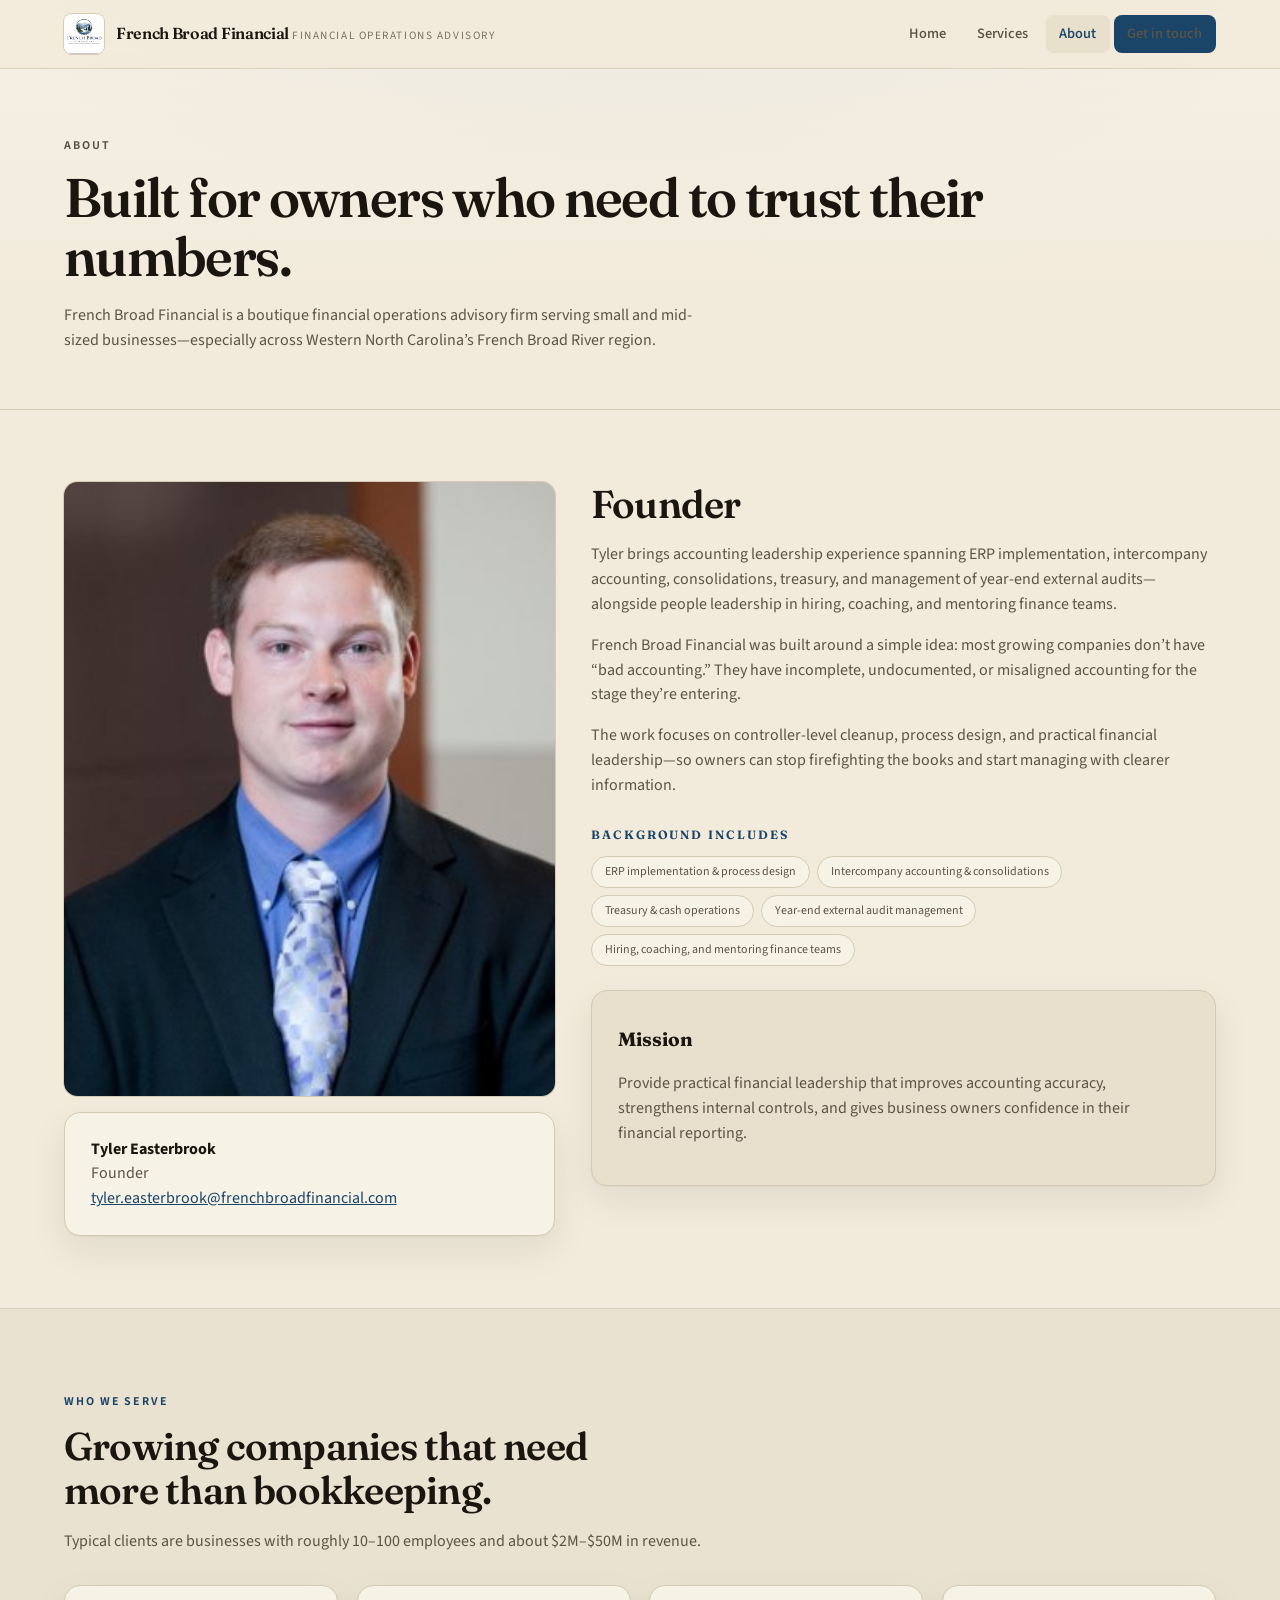
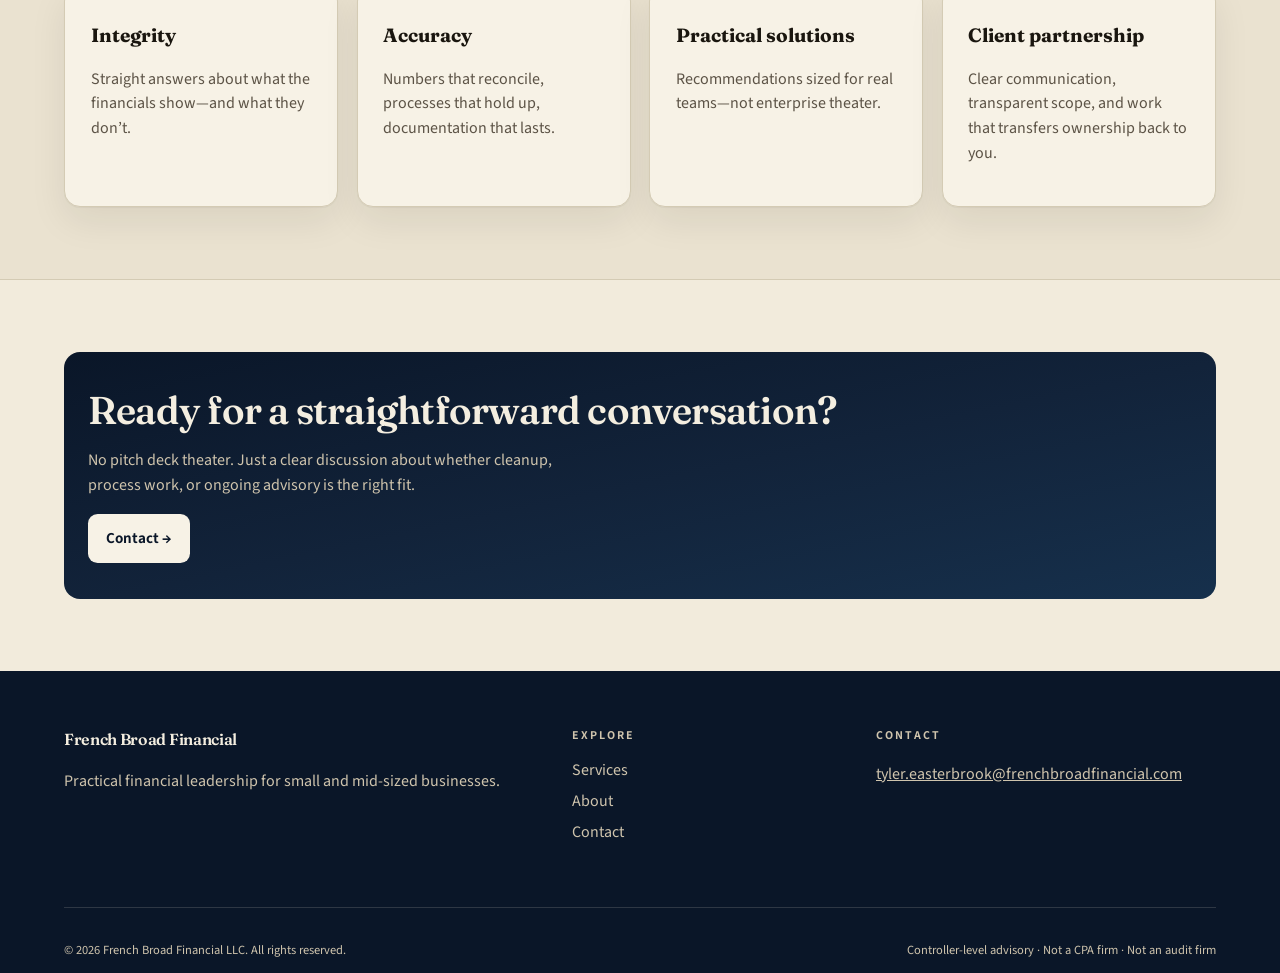
==== commit 5e4b07a1: "Add files via upload" ====
--- a/about.html
+++ b/about.html
@@ -8,7 +8,7 @@
   <link rel="preconnect" href="https://fonts.googleapis.com" />
   <link rel="preconnect" href="https://fonts.gstatic.com" crossorigin />
   <link href="https://fonts.googleapis.com/css2?family=Fraunces:opsz,wght@9..144,500;9..144,600&family=Source+Sans+3:wght@400;500;600;700&display=swap" rel="stylesheet" />
-  <link rel="stylesheet" href="css/styles.css" />
+  <link rel="stylesheet" href="css/styles.css?v=3" />
 </head>
 <body>
   <header class="site-header">
@@ -52,7 +52,7 @@
           <div class="card paper" style="margin-top:1rem">
             <strong>Tyler Easterbrook</strong>
             <div class="muted">Founder</div>
-            <a href="mailto:tyler@frenchbroadfinancial.com" style="color:var(--primary)">tyler@frenchbroadfinancial.com</a>
+            <a href="mailto:tyler.easterbrook@frenchbroadfinancial.com" style="color:var(--primary)">tyler.easterbrook@frenchbroadfinancial.com</a>
           </div>
         </div>
         <div>
@@ -115,7 +115,7 @@
       </div>
       <div>
         <div class="eyebrow" style="color:var(--on-ink-muted)">Contact</div>
-        <p><a href="mailto:tyler@frenchbroadfinancial.com" style="color:var(--on-ink-muted)">tyler@frenchbroadfinancial.com</a></p>
+        <p><a href="mailto:tyler.easterbrook@frenchbroadfinancial.com" style="color:var(--on-ink-muted)">tyler.easterbrook@frenchbroadfinancial.com</a></p>
       </div>
     </div>
     <div class="wrap fine">
--- a/css/styles.css
+++ b/css/styles.css
@@ -142,7 +142,7 @@
   font-weight: 650;
   font-size: 0.95rem;
 }
-.btn-primary { background: var(--primary); color: var(--on-ink); }
+.btn-primary { background: var(--primary); color: #ffffff; }
 .btn-primary:hover { background: var(--primary-hover); }
 .btn-ivory { background: var(--bg-elevated); color: var(--ink); }
 .btn-ivory:hover { background: var(--bg); }
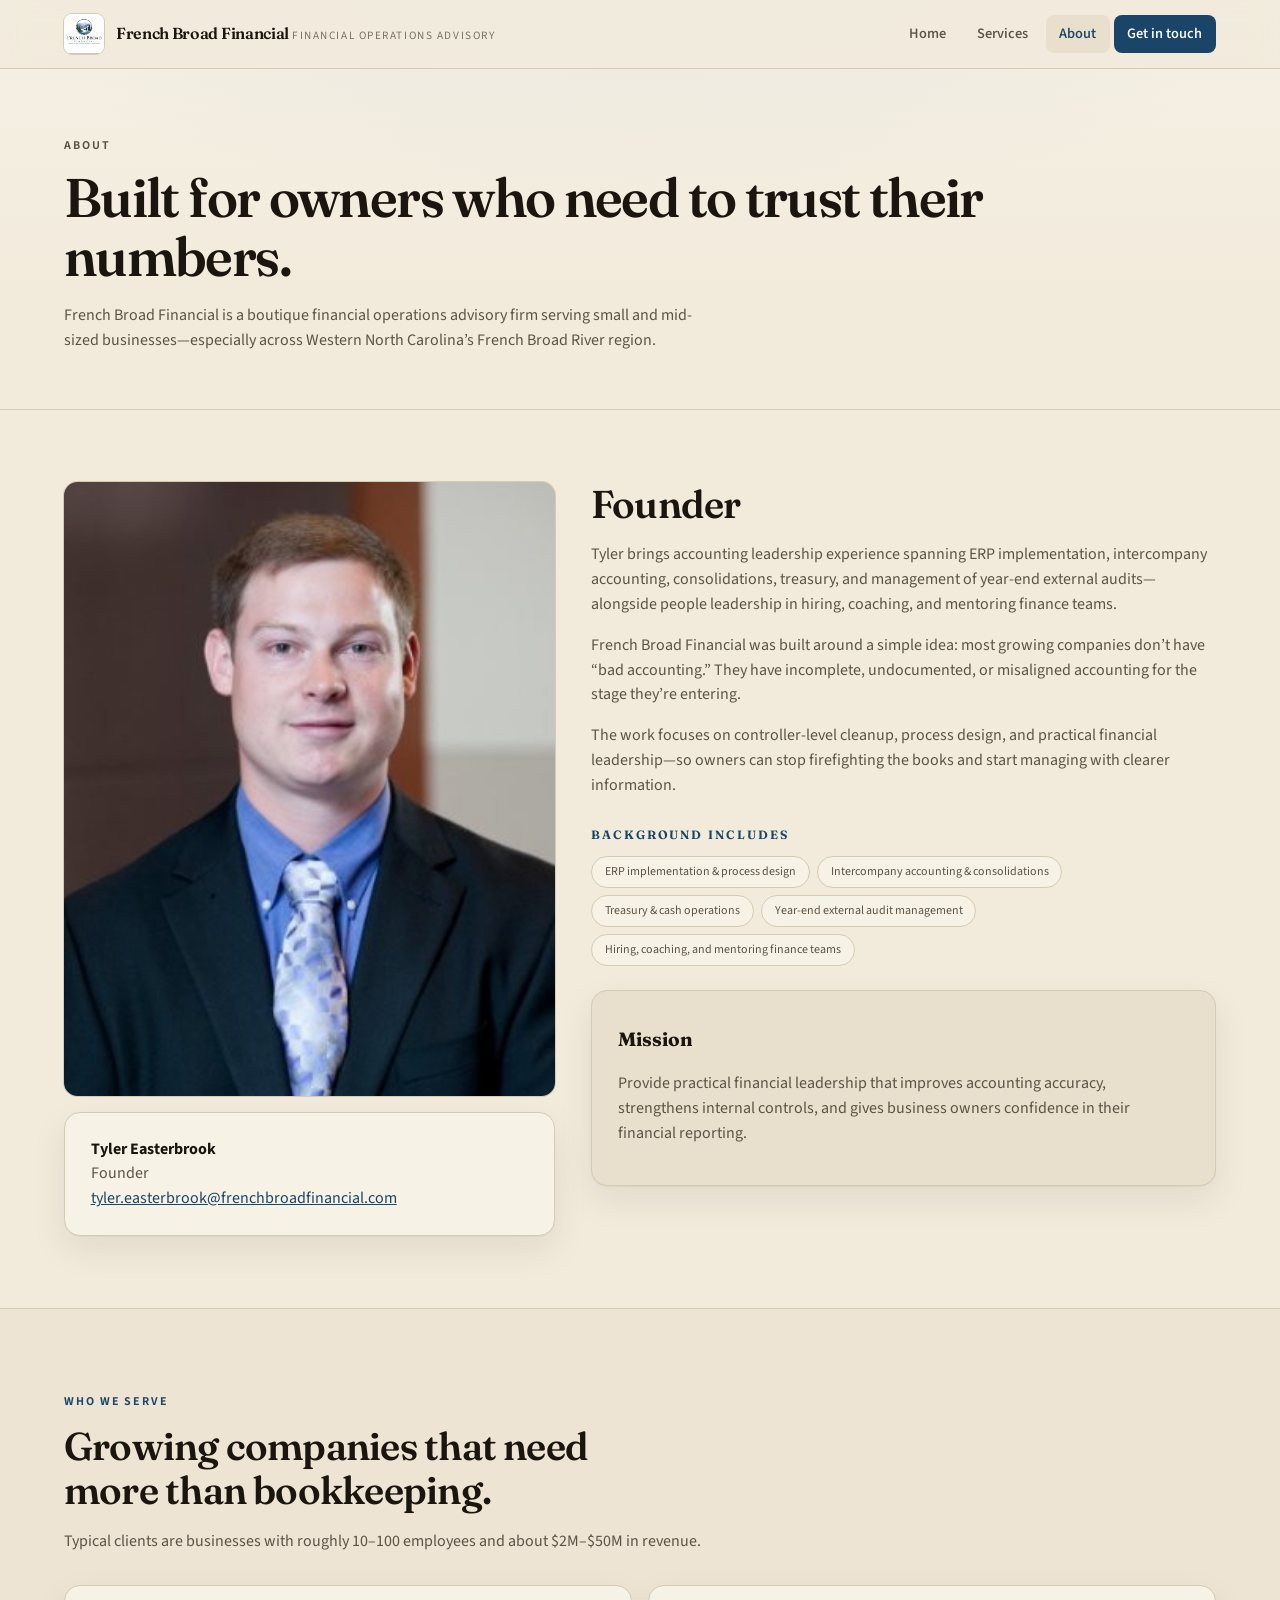
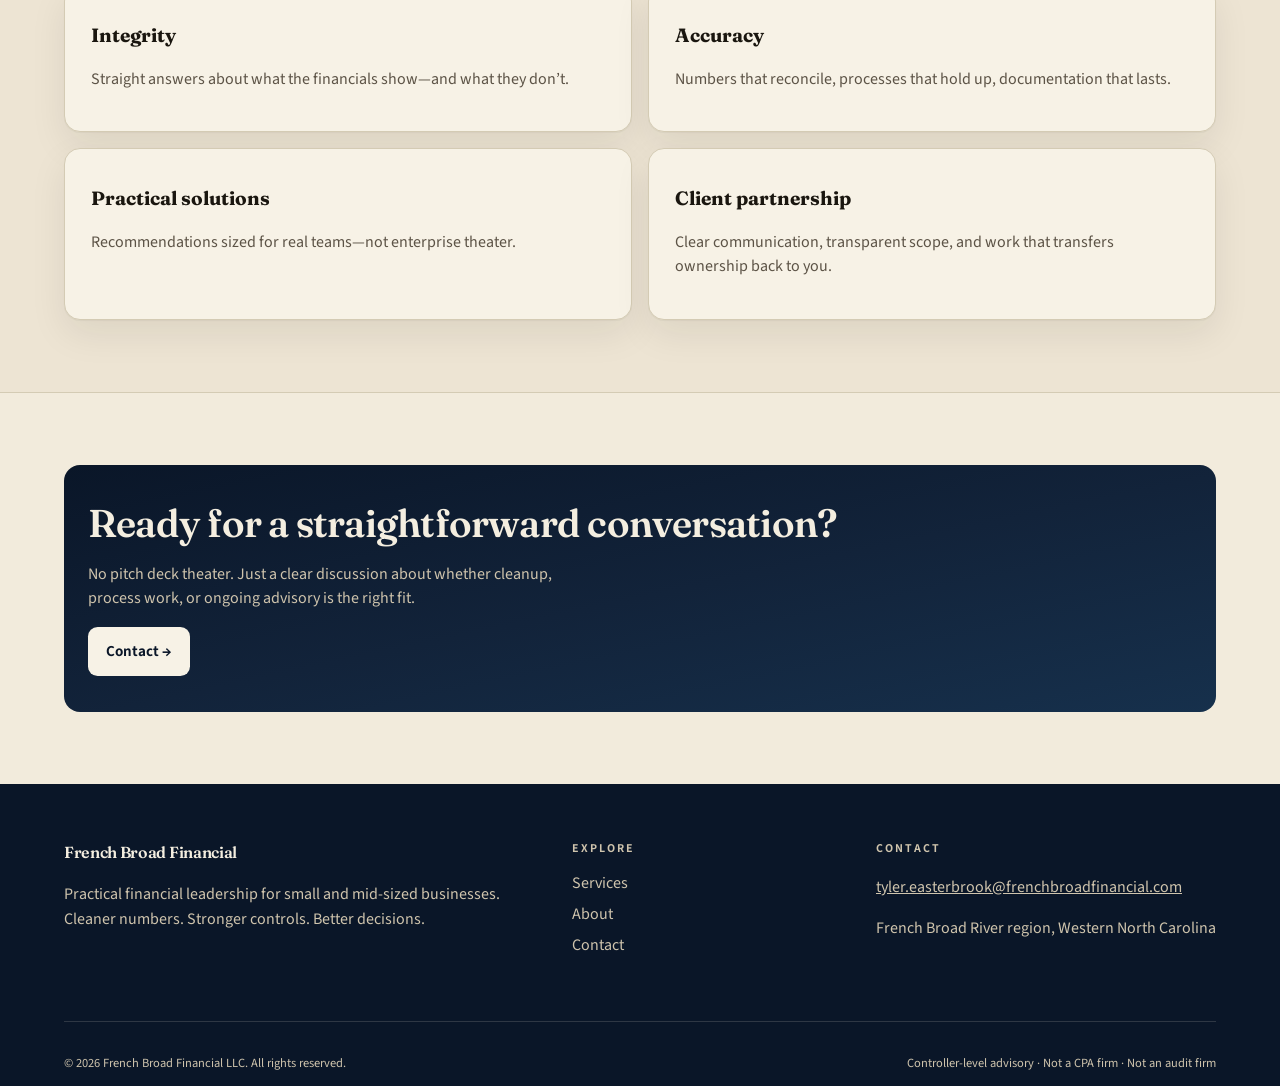
==== commit 09dcf80a: "Add files via upload" ====
--- a/about.html
+++ b/about.html
@@ -8,23 +8,29 @@
   <link rel="preconnect" href="https://fonts.googleapis.com" />
   <link rel="preconnect" href="https://fonts.gstatic.com" crossorigin />
   <link href="https://fonts.googleapis.com/css2?family=Fraunces:opsz,wght@9..144,500;9..144,600&family=Source+Sans+3:wght@400;500;600;700&display=swap" rel="stylesheet" />
-  <link rel="stylesheet" href="css/styles.css?v=3" />
+  <link rel="stylesheet" href="css/fbf.css" />
+  <style>
+    .btn-primary, a.btn-primary, .nav a.btn-primary {
+      background: #1a4568 !important;
+      color: #ffffff !important;
+    }
+  </style>
 </head>
 <body>
   <header class="site-header">
     <div class="wrap header-inner">
       <a class="brand" href="index.html">
-        <img src="logo.jpg" alt="French Broad Financial" />
+        <img src="logo.jpg" alt="French Broad Financial" width="40" height="40" />
         <span>
           <span class="brand-name">French Broad Financial</span>
           <span class="brand-sub">Financial Operations Advisory</span>
         </span>
       </a>
       <nav class="nav" aria-label="Primary">
-        <a href="index.html">Home</a>
-        <a href="services.html">Services</a>
+        <a class="" href="index.html">Home</a>
+        <a class="" href="services.html">Services</a>
         <a class="active" href="about.html">About</a>
-        <a class="btn btn-primary" href="contact.html">Get in touch</a>
+        <a class="btn btn-primary" href="contact.html" style="color:#ffffff;background:#1a4568">Get in touch</a>
       </nav>
       <button class="menu-btn" type="button" data-menu aria-expanded="false" aria-label="Open menu">☰</button>
     </div>
@@ -32,7 +38,7 @@
       <a href="index.html">Home</a>
       <a href="services.html">Services</a>
       <a href="about.html">About</a>
-      <a class="btn btn-primary" href="contact.html">Get in touch</a>
+      <a class="btn btn-primary" href="contact.html" style="color:#ffffff;background:#1a4568">Get in touch</a>
     </nav>
   </header>
 
@@ -44,9 +50,8 @@
         <p>French Broad Financial is a boutique financial operations advisory firm serving small and mid-sized businesses—especially across Western North Carolina’s French Broad River region.</p>
       </div>
     </section>
-
     <section class="section">
-      <div class="wrap about-grid" style="display:grid;gap:2.25rem;align-items:start">
+      <div class="wrap about-grid" style="gap:2.25rem;align-items:start">
         <div>
           <div class="photo"><img src="tyler.jpg" alt="Tyler Easterbrook" /></div>
           <div class="card paper" style="margin-top:1rem">
@@ -75,13 +80,12 @@
         </div>
       </div>
     </section>
-
-    <section class="section" style="background:color-mix(in oklab, var(--bg-subtle) 60%, transparent);border-block:1px solid var(--border)">
+    <section class="section" style="background:rgb(230 220 200 / 0.45);border-block:1px solid var(--border)">
       <div class="wrap">
         <p class="eyebrow">Who we serve</p>
         <h2 class="display-md" style="max-width:34rem;margin-top:0.7rem">Growing companies that need more than bookkeeping.</h2>
         <p class="muted" style="max-width:40rem">Typical clients are businesses with roughly 10–100 employees and about $2M–$50M in revenue.</p>
-        <div class="grid-2" style="margin-top:2rem;grid-template-columns:repeat(auto-fit,minmax(14rem,1fr))">
+        <div class="grid-2" style="margin-top:2rem">
           <article class="card paper"><h3>Integrity</h3><p class="muted">Straight answers about what the financials show—and what they don’t.</p></article>
           <article class="card paper"><h3>Accuracy</h3><p class="muted">Numbers that reconcile, processes that hold up, documentation that lasts.</p></article>
           <article class="card paper"><h3>Practical solutions</h3><p class="muted">Recommendations sized for real teams—not enterprise theater.</p></article>
@@ -89,7 +93,6 @@
         </div>
       </div>
     </section>
-
     <section class="section">
       <div class="wrap ink" style="border-radius:1rem;padding:2.25rem 1.5rem">
         <h2 class="display-md">Ready for a straightforward conversation?</h2>
@@ -98,12 +101,11 @@
       </div>
     </section>
   </main>
-
   <footer class="site-footer">
     <div class="wrap footer-grid">
       <div>
         <strong class="brand-name">French Broad Financial</strong>
-        <p style="color:var(--on-ink-muted)">Practical financial leadership for small and mid-sized businesses.</p>
+        <p style="color:var(--on-ink-muted)">Practical financial leadership for small and mid-sized businesses. Cleaner numbers. Stronger controls. Better decisions.</p>
       </div>
       <div>
         <div class="eyebrow" style="color:var(--on-ink-muted)">Explore</div>
@@ -116,6 +118,7 @@
       <div>
         <div class="eyebrow" style="color:var(--on-ink-muted)">Contact</div>
         <p><a href="mailto:tyler.easterbrook@frenchbroadfinancial.com" style="color:var(--on-ink-muted)">tyler.easterbrook@frenchbroadfinancial.com</a></p>
+        <p style="color:var(--on-ink-muted)">French Broad River region, Western North Carolina</p>
       </div>
     </div>
     <div class="wrap fine">
--- a/css/fbf.css
+++ b/css/fbf.css
@@ -0,0 +1,288 @@
+:root {
+  --bg: #f2ebdc;
+  --bg-elevated: #f7f2e6;
+  --bg-subtle: #e6dcc8;
+  --ink: #0a1628;
+  --ink-soft: #12233a;
+  --fg: #1a160f;
+  --fg-muted: #5c5346;
+  --fg-subtle: #7a7164;
+  --on-ink: #f4eee0;
+  --on-ink-muted: #cfc4ad;
+  --primary: #1a4568;
+  --primary-hover: #143852;
+  --primary-soft: #e8dfcc;
+  --accent: #2a5f82;
+  --border: #d4cbb4;
+  --shadow: 0 1px 1px rgb(26 22 15 / 0.04), 0 14px 36px rgb(26 22 15 / 0.08);
+  --font-display: "Fraunces", Georgia, serif;
+  --font-sans: "Source Sans 3", "Segoe UI", system-ui, sans-serif;
+}
+
+* { box-sizing: border-box; }
+html { scroll-behavior: smooth; }
+body {
+  margin: 0;
+  font-family: var(--font-sans);
+  color: var(--fg);
+  background: var(--bg);
+  background-image:
+    radial-gradient(ellipse 120% 80% at 50% -20%, rgb(26 69 104 / 0.07), transparent 55%),
+    linear-gradient(180deg, #f6f1e6 0%, var(--bg) 32%);
+  background-attachment: fixed;
+  line-height: 1.55;
+  -webkit-font-smoothing: antialiased;
+}
+img { max-width: 100%; height: auto; display: block; }
+a { color: inherit; }
+button, .btn { cursor: pointer; font-family: inherit; }
+::selection { background: rgb(26 69 104 / 0.22); }
+
+.wrap { width: min(72rem, calc(100% - 2.5rem)); margin-inline: auto; }
+.section { padding: 4.5rem 0; }
+.eyebrow {
+  font-size: 0.75rem;
+  font-weight: 650;
+  letter-spacing: 0.16em;
+  text-transform: uppercase;
+  color: var(--primary);
+}
+.display {
+  font-family: var(--font-display);
+  font-weight: 600;
+  letter-spacing: -0.03em;
+  line-height: 1.1;
+  font-size: clamp(2.1rem, 1.5rem + 2.6vw, 3.4rem);
+  margin: 0;
+}
+.display-md {
+  font-family: var(--font-display);
+  font-weight: 600;
+  letter-spacing: -0.02em;
+  line-height: 1.15;
+  font-size: clamp(1.7rem, 1.3rem + 1.4vw, 2.5rem);
+  margin: 0;
+}
+.muted { color: var(--fg-muted); }
+.card {
+  background: var(--bg-elevated);
+  border: 1px solid var(--border);
+  border-radius: 1rem;
+  box-shadow: var(--shadow);
+}
+.ink {
+  background: linear-gradient(168deg, var(--ink) 0%, var(--ink-soft) 52%, #16304c 100%);
+  color: var(--on-ink);
+}
+
+.site-header {
+  position: sticky;
+  top: 0;
+  z-index: 40;
+  border-bottom: 1px solid var(--border);
+  background: rgb(242 235 220 / 0.94);
+  backdrop-filter: blur(12px);
+}
+.header-inner {
+  display: flex;
+  align-items: center;
+  justify-content: space-between;
+  gap: 1rem;
+  height: 4.25rem;
+  min-width: 0;
+}
+.brand {
+  display: flex;
+  align-items: center;
+  gap: 0.75rem;
+  text-decoration: none;
+  min-width: 0;
+  flex: 1 1 auto;
+}
+.brand img,
+.site-header img {
+  width: 40px !important;
+  height: 40px !important;
+  max-width: 40px !important;
+  max-height: 40px !important;
+  border-radius: 0.5rem;
+  object-fit: contain;
+  background: var(--bg-elevated);
+  box-shadow: 0 0 0 1px var(--border);
+  flex-shrink: 0;
+}
+.brand-name { font-family: var(--font-display); font-weight: 600; letter-spacing: -0.02em; }
+.brand-sub { font-size: 0.7rem; letter-spacing: 0.14em; text-transform: uppercase; color: var(--fg-subtle); }
+.nav { display: flex; align-items: center; gap: 0.25rem; flex: 0 0 auto; }
+.nav a {
+  text-decoration: none;
+  padding: 0.5rem 0.85rem;
+  border-radius: 0.5rem;
+  font-size: 0.9rem;
+  font-weight: 550;
+  color: var(--fg-muted);
+  white-space: nowrap;
+}
+.nav a:hover { background: var(--bg-subtle); color: var(--fg); }
+.nav a.active { background: var(--primary-soft); color: var(--primary); }
+.menu-btn {
+  display: none;
+  width: 2.75rem; height: 2.75rem;
+  border: 1px solid var(--border);
+  background: var(--bg-elevated);
+  border-radius: 0.5rem;
+}
+.mobile-nav { display: none; border-top: 1px solid var(--border); background: var(--bg); }
+.mobile-nav.open { display: flex; flex-direction: column; gap: 0.25rem; padding: 0.75rem 0 1rem; }
+.mobile-nav a {
+  text-decoration: none;
+  padding: 0.75rem;
+  border-radius: 0.5rem;
+  font-weight: 550;
+}
+
+.btn {
+  display: inline-flex;
+  align-items: center;
+  justify-content: center;
+  gap: 0.45rem;
+  text-decoration: none;
+  border: 0;
+  border-radius: 0.6rem;
+  padding: 0.8rem 1.15rem;
+  font-weight: 650;
+  font-size: 0.95rem;
+  white-space: nowrap;
+}
+.btn-primary,
+a.btn-primary,
+.nav a.btn-primary {
+  background: #1a4568 !important;
+  color: #ffffff !important;
+}
+.btn-primary:hover,
+a.btn-primary:hover,
+.nav a.btn-primary:hover {
+  background: #143852 !important;
+  color: #ffffff !important;
+}
+.btn-ivory { background: #f7f2e6; color: #0a1628; }
+.btn-ivory:hover { background: #f2ebdc; color: #0a1628; }
+.btn-ghost {
+  background: transparent;
+  color: #f4eee0;
+  box-shadow: 0 0 0 1px rgb(244 238 224 / 0.3);
+}
+.btn-ghost:hover { background: rgb(244 238 224 / 0.1); color: #f4eee0; }
+.btn-secondary {
+  background: var(--bg-elevated);
+  color: var(--fg);
+  box-shadow: 0 0 0 1px var(--border);
+}
+
+.hero { position: relative; overflow: hidden; }
+.hero-grid {
+  display: grid;
+  gap: 3rem;
+  align-items: center;
+  padding: 4.5rem 0;
+}
+.chip {
+  display: inline-flex;
+  border: 1px solid rgb(244 238 224 / 0.2);
+  background: rgb(244 238 224 / 0.1);
+  color: var(--on-ink-muted);
+  border-radius: 999px;
+  padding: 0.35rem 0.85rem;
+  font-size: 0.72rem;
+  font-weight: 650;
+  letter-spacing: 0.14em;
+  text-transform: uppercase;
+}
+.hero p.lead { max-width: 36rem; color: var(--on-ink-muted); font-size: 1.05rem; }
+.actions { display: flex; flex-wrap: wrap; gap: 0.75rem; margin-top: 1.75rem; }
+.stats { display: grid; grid-template-columns: 1fr; gap: 0.75rem; margin-top: 2.25rem; }
+.stat {
+  border: 1px solid rgb(244 238 224 / 0.15);
+  background: rgb(244 238 224 / 0.1);
+  border-radius: 0.75rem;
+  padding: 0.85rem 1rem;
+}
+.stat dt { font-size: 0.7rem; letter-spacing: 0.14em; text-transform: uppercase; color: var(--on-ink-muted); font-weight: 650; }
+.stat dd { margin: 0.25rem 0 0; font-weight: 650; }
+.glass {
+  border: 1px solid rgb(244 238 224 / 0.15);
+  background: rgb(244 238 224 / 0.1);
+  border-radius: 1rem;
+  padding: 1.5rem;
+}
+.glass ul { margin: 1rem 0 0; padding: 0; list-style: none; }
+.glass li { margin: 0 0 0.85rem; }
+
+.strip {
+  background: var(--bg-elevated);
+  border-bottom: 1px solid var(--border);
+  padding: 1.2rem 0;
+}
+.strip-inner { display: flex; flex-wrap: wrap; gap: 0.75rem 1.25rem; align-items: center; justify-content: space-between; }
+.strip ul { display: flex; flex-wrap: wrap; gap: 0.5rem 1.15rem; margin: 0; padding: 0; list-style: none; color: var(--fg-muted); font-weight: 550; font-size: 0.9rem; }
+
+.grid-3, .grid-2 { display: grid; gap: 1rem; }
+.paper { padding: 1.5rem 1.6rem; }
+.num { font-family: var(--font-display); font-weight: 650; letter-spacing: 0.14em; color: var(--primary); font-size: 0.85rem; }
+h3 { font-family: var(--font-display); margin: 0.65rem 0 0.4rem; font-size: 1.2rem; }
+
+.photo { border-radius: 0.85rem; overflow: hidden; background: var(--bg-subtle); box-shadow: 0 0 0 1px var(--border); }
+.photo img { width: 100%; aspect-ratio: 4/5; object-fit: cover; object-position: top; max-width: none; height: auto; }
+
+.site-footer { background: var(--ink); color: var(--on-ink); }
+.footer-grid { display: grid; gap: 2rem; padding: 3.5rem 0; }
+.fine {
+  border-top: 1px solid rgb(244 238 224 / 0.15);
+  padding-top: 1.25rem;
+  color: var(--on-ink-muted);
+  font-size: 0.78rem;
+  display: flex;
+  flex-wrap: wrap;
+  gap: 0.5rem 1rem;
+  justify-content: space-between;
+}
+.footer-links { list-style: none; padding: 0; margin: 0.75rem 0 0; }
+.footer-links a { color: var(--on-ink-muted); text-decoration: none; }
+.footer-links a:hover { color: var(--on-ink); }
+.footer-links li { margin: 0.4rem 0; }
+
+.page-hero { padding: 3.5rem 0 2.5rem; border-bottom: 1px solid var(--border); }
+.page-hero p { max-width: 40rem; color: var(--fg-muted); }
+
+form { display: grid; gap: 1.1rem; }
+label span { display: block; font-weight: 650; font-size: 0.9rem; margin-bottom: 0.4rem; }
+input, textarea {
+  width: 100%;
+  border: 1px solid var(--border);
+  background: var(--bg);
+  color: var(--fg);
+  border-radius: 0.6rem;
+  padding: 0.7rem 0.85rem;
+  font: inherit;
+}
+textarea { min-height: 9rem; resize: vertical; }
+input:focus, textarea:focus { outline: 2px solid rgb(26 69 104 / 0.35); border-color: var(--primary); }
+.check { list-style: none; padding: 0; margin: 1rem 0 0; }
+.check li { padding: 0.3rem 0 0.3rem 1.25rem; position: relative; color: var(--fg-muted); font-size: 0.92rem; }
+.check li::before { content: "✓"; position: absolute; left: 0; color: var(--primary); font-weight: 700; }
+.pills { display: flex; flex-wrap: wrap; gap: 0.45rem; padding: 0; margin: 0.75rem 0 0; list-style: none; }
+.pills li { border: 1px solid var(--border); background: var(--bg-elevated); border-radius: 999px; padding: 0.35rem 0.8rem; font-size: 0.75rem; color: var(--fg-muted); }
+
+@media (min-width: 700px) {
+  .stats { grid-template-columns: repeat(3, 1fr); }
+  .grid-3 { grid-template-columns: repeat(3, 1fr); }
+  .grid-2 { grid-template-columns: repeat(2, 1fr); }
+  .hero-grid { grid-template-columns: 1.2fr 0.8fr; }
+  .about-grid, .contact-grid, .founder-grid { display: grid; grid-template-columns: 1.1fr 1.4fr; }
+  .footer-grid { grid-template-columns: 1.4fr 0.8fr 1fr; }
+}
+@media (max-width: 800px) {
+  .nav, .brand-sub { display: none; }
+  .menu-btn { display: inline-flex; align-items: center; justify-content: center; }
+}
